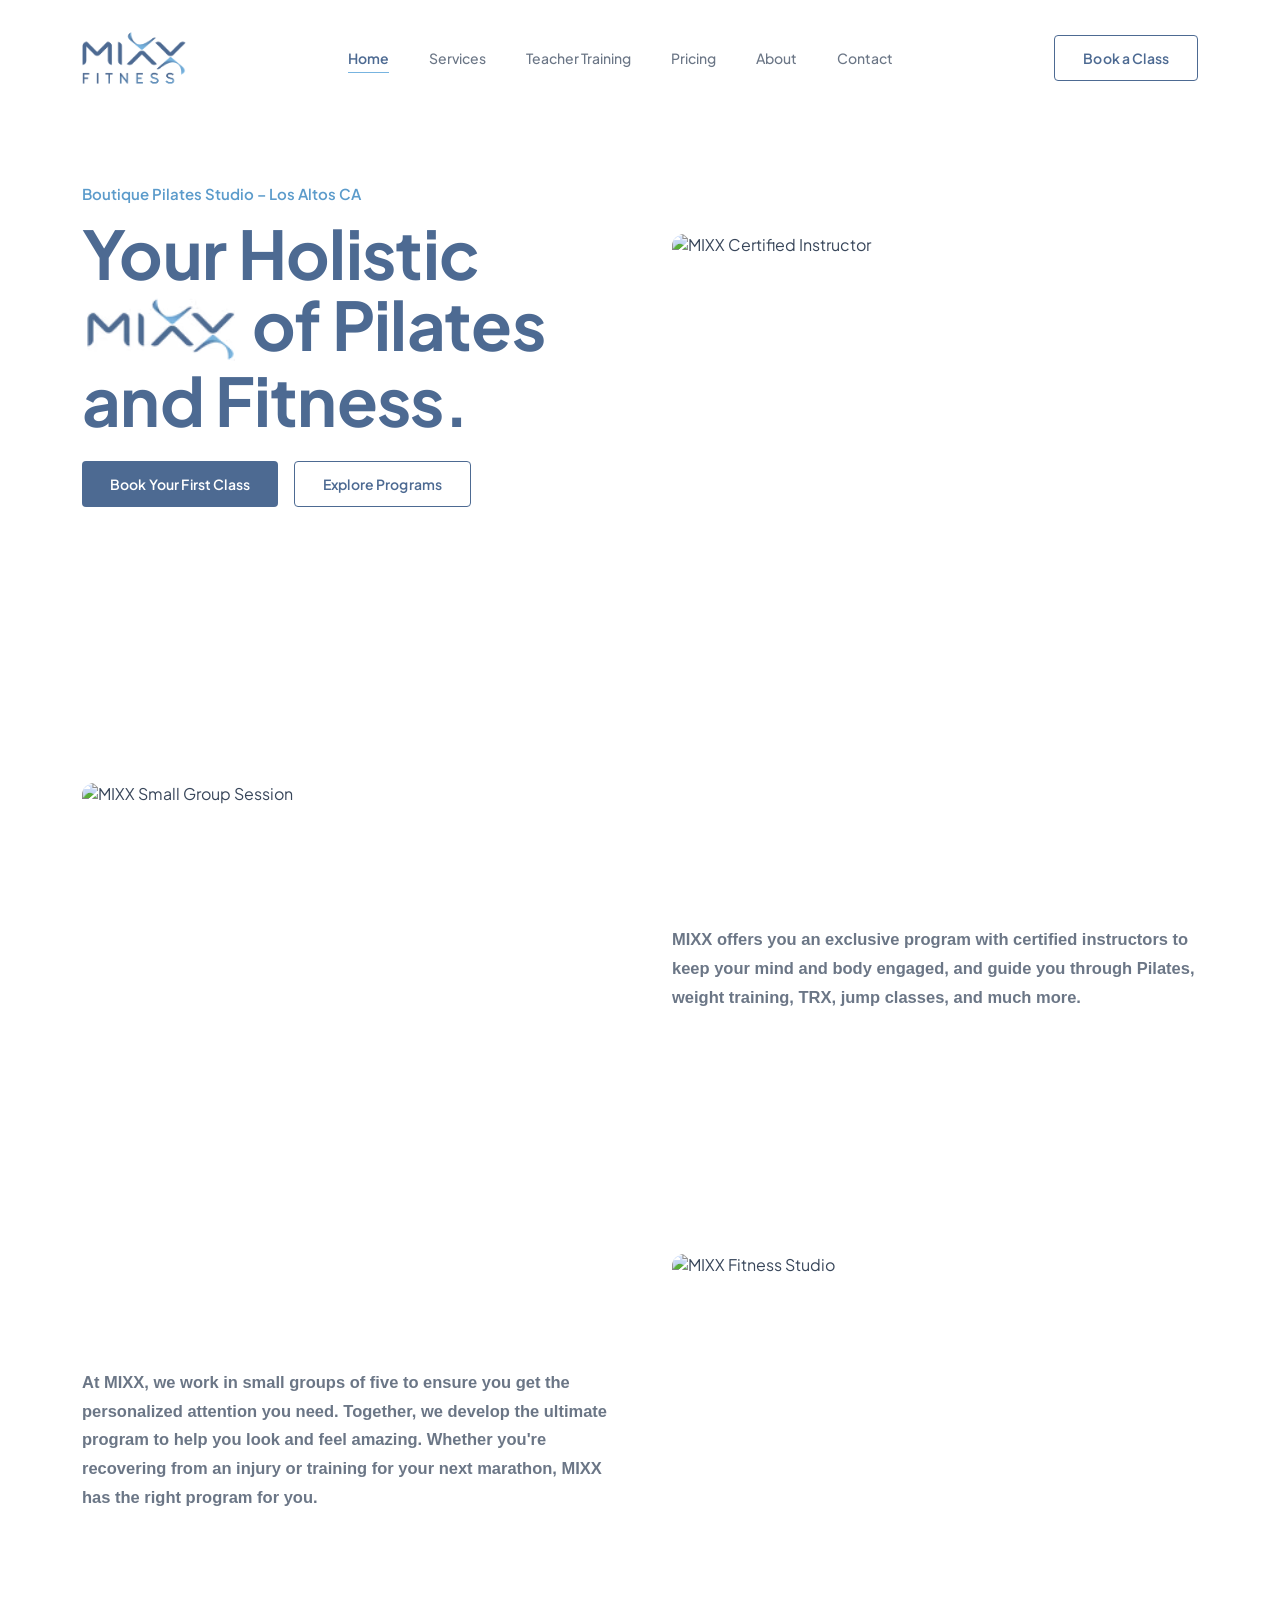
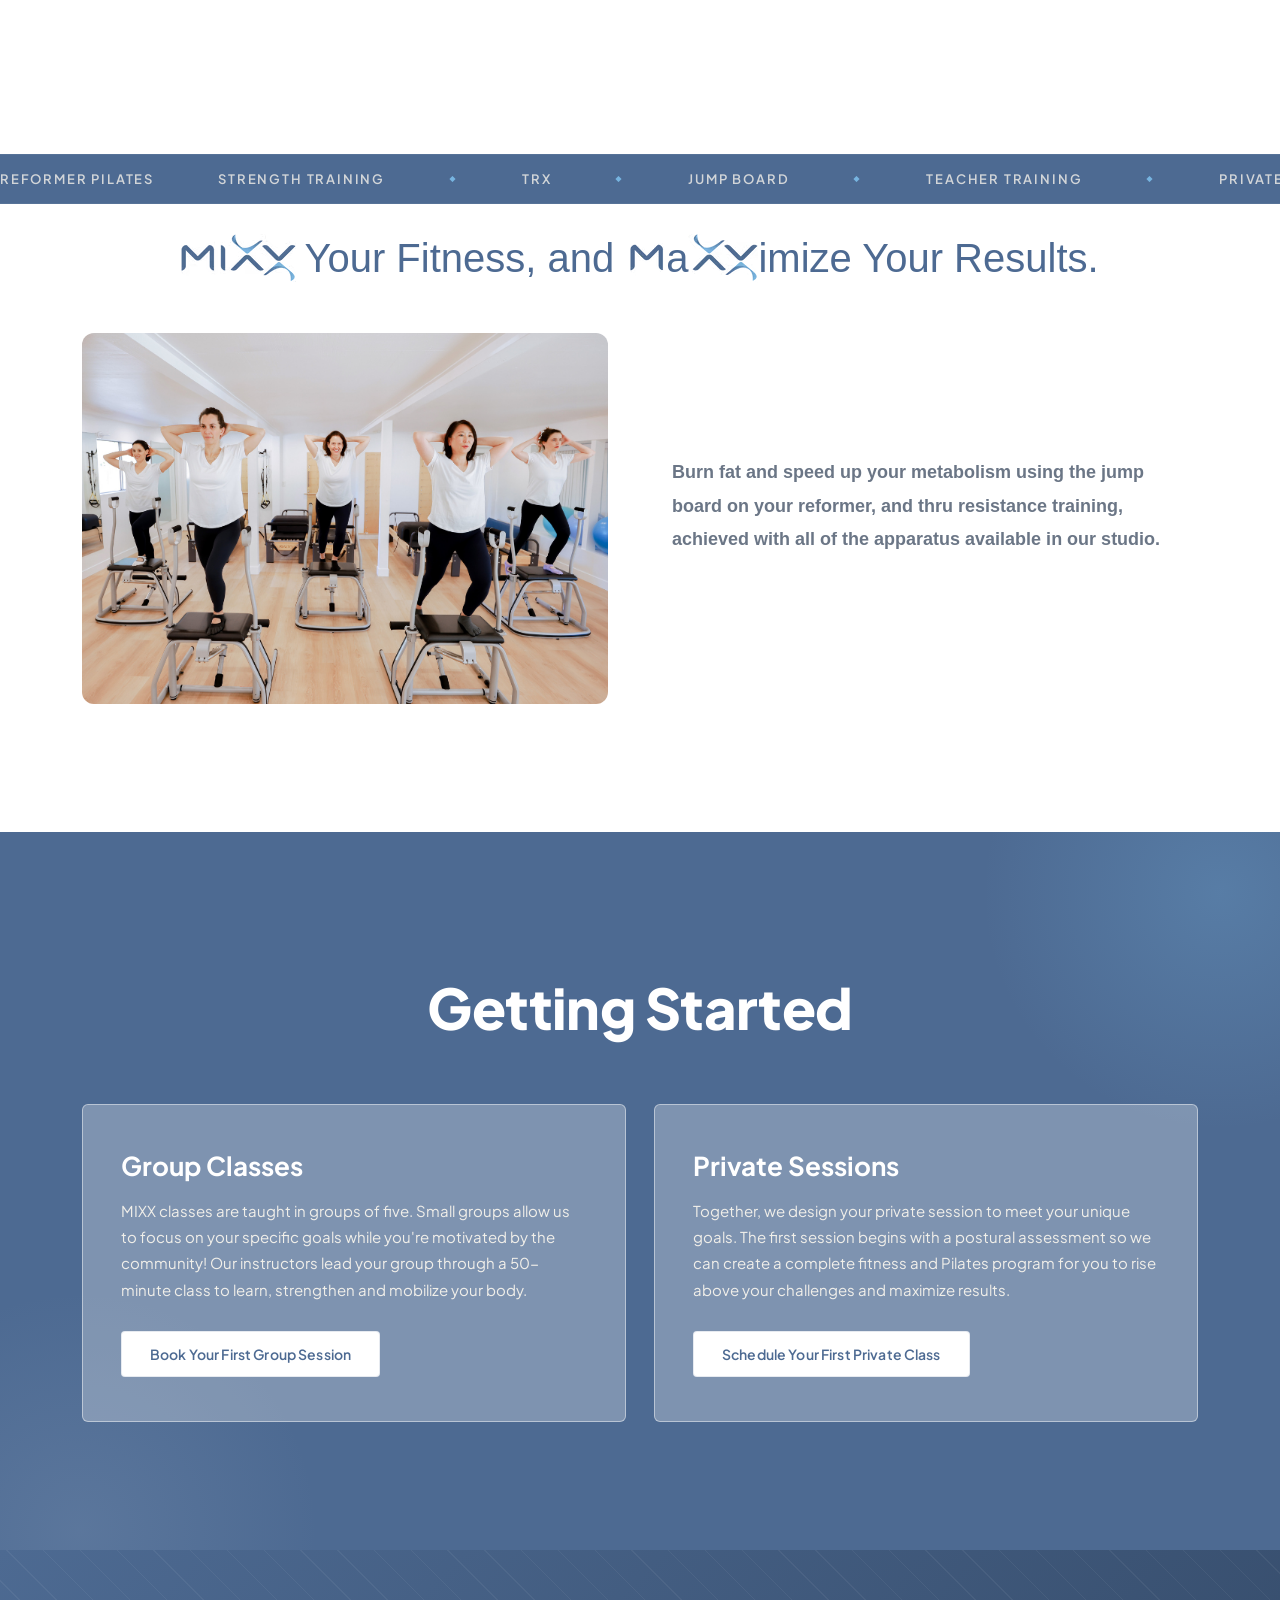
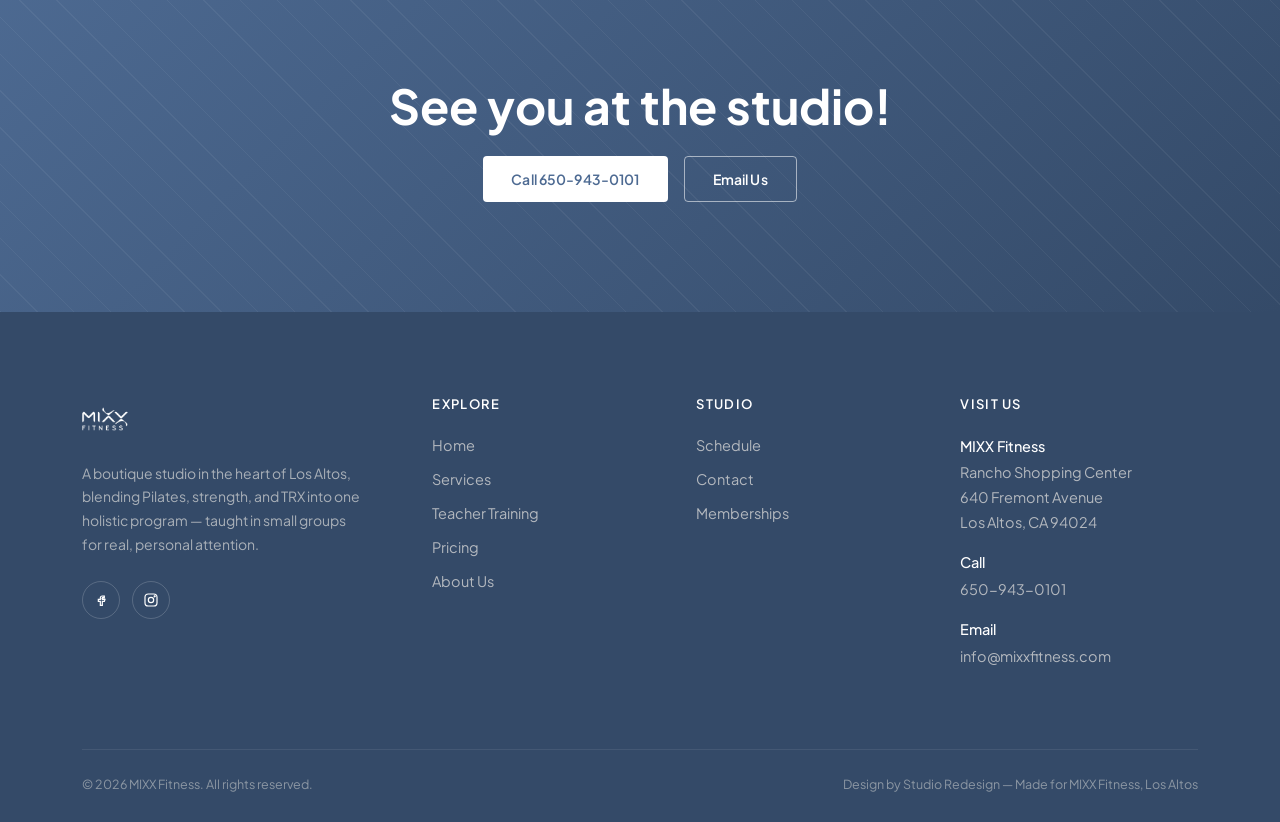
==== index.html @ 236ae7f0 "first commit" ====
﻿<!DOCTYPE html>
<html lang="en">
<head>
<meta charset="UTF-8">
<meta name="viewport" content="width=device-width, initial-scale=1.0">
<title>MIXX Fitness — Pilates & Personal Training, Los Altos</title>

<!-- Fonts -->
<link rel="preconnect" href="https://fonts.googleapis.com">
<link rel="preconnect" href="https://fonts.gstatic.com" crossorigin>
<link href="https://fonts.googleapis.com/css2?family=Pacifico&family=Plus+Jakarta+Sans:ital,wght@0,400;0,500;0,600;0,700;0,800;1,400;1,500&display=swap" rel="stylesheet">

<!-- Shared stylesheet (edit assets/css/styles.css to change the whole site) -->
<link rel="stylesheet" href="assets/css/styles.css">
</head>
<body>

<!-- =====================================================================
     HEADER / NAVIGATION
     This same header block is repeated on every page. The "active" class
     marks which nav link is highlighted — move it to match the current page.
     ===================================================================== -->
<header id="siteHeader">
  <div class="wrap nav-inner">

    <!-- LOGO: replace assets/images/logo.png with your own file if needed.
         Current logo is 1001x1001px (square). Displayed at 52px tall in header. -->
    <a href="index.html" class="logo">
      <img src="assets/images/logo.png" alt="MIXX Fitness logo" width="52" height="52">
    </a>

    <nav class="primary-nav" id="primaryNav">
      <a href="index.html" class="active">Home</a>
      <a href="services.html">Services</a>
      <a href="teacher-training.html">Teacher Training</a>
      <a href="pricing.html">Pricing</a>
      <a href="about.html">About</a>
      <a href="contact.html">Contact</a>
    </nav>

    <div class="header-cta">
      <a href="contact.html" class="btn btn-outline">Book a Class</a>
      <button class="menu-toggle" id="menuToggle" aria-label="Toggle menu">
        <span></span><span></span><span></span>
      </button>
    </div>

  </div>
</header>

<main id="top">

  <!-- =====================================================================
       HERO
       ===================================================================== -->
  <section class="hero" id="home">
    <div class="wrap hero-grid">
      <div class="hero-copy">
        <p class="plain-label reveal">Boutique Pilates Studio – Los Altos CA</p>
        <h1 class="reveal">Your Holistic <span class="mixx-word"><img src="assets/images/mixx-logo-inline.png" alt="MIXX" class="hero-mixx-logo"></span> of Pilates and Fitness.</h1>
        <div class="hero-actions reveal">
          <a href="contact.html" class="btn btn-primary">Book Your First Class</a>
          <a href="services.html" class="btn btn-outline">Explore Programs</a>
        </div>
      </div>

      <!-- IMAGE: Hero studio photo. Recommended size 1100x734px, min 900px wide. -->
      <div class="hero-visual reveal" style="height:auto; aspect-ratio:160/113;">
        <img src="assets/images/PROGRAM_IMAGE_1.png" alt="MIXX Certified Instructor" style="width:100%; height:100%; object-fit:cover; border-radius:12px;">
        
        <div class="hero-dotcard">
          <div class="dotgroup">
            <div class="d on"></div><div class="d on"></div><div class="d on"></div><div class="d"></div><div class="d"></div>
          </div>
          
        </div>
      </div>
    </div>
  </section>

  <!-- =====================================================================
       PROGRAM INTRO — two image+text blocks, sides interchanged
       Content sourced directly from client doc.
       ===================================================================== -->
  <section class="method section-pad">
    <div class="wrap">

      <div class="method-row reveal">
        <!-- IMAGE: Studio / instructor photo. Recommended size 700x600px -->
        <div class="method-visual" style="height:auto; aspect-ratio:160/113;">
          <img src="assets/images/PROGRAM_IMAGE_2.png" alt="MIXX Small Group Session" style="width:100%; height:100%; object-fit:cover; border-radius:12px;">
        </div>
        <div class="method-text">
          <p class="method-body-text">MIXX offers you an exclusive program with certified instructors to keep your mind and body engaged, and guide you through Pilates, weight training, TRX, jump classes, and much more.</p>
        </div>
      </div>

      <div class="method-row reverse reveal">
        <!-- IMAGE: Small group class photo. Recommended size 700x600px -->
        <div class="method-visual" style="height:auto; aspect-ratio:160/113;">
          <img src="assets/images/StudioClassPhoto.png" alt="MIXX Fitness Studio" style="width:100%; height:100%; object-fit:cover; border-radius:12px;">
        </div>
        <div class="method-text">
          <p class="method-body-text">At MIXX, we work in small groups of five to ensure you get the personalized attention you need. Together, we develop the ultimate program to help you look and feel amazing. Whether you're recovering from an injury or training for your next marathon, MIXX has the right program for you.</p>
        </div>
      </div>

    </div>
  </section>

  <!-- =====================================================================
       MARQUEE STRIP
       ===================================================================== -->
  <div class="strip">
    <div class="strip-track">
      <span>Reformer Pilates<span>Strength Training</span><span>TRX</span><span>Jump Board</span><span>Teacher Training</span><span>Private Sessions</span><span>Reformer Pilates</span><span>Strength Training</span><span>TRX</span><span>Jump Board</span><span>Teacher Training</span><span>Private Sessions</span></span>
    </div>
  </div>

  <!-- =====================================================================
       MAXXIMIZE YOUR RESULTS
       Content sourced directly from client doc.
       ===================================================================== -->
  <div class="art-band reveal">
    <div class="art-band-content">
      <h3 class="maxximize-line">
        <span class="maxximize-inline-wrap">
          <img src="assets/images/mixx-logo-inline.png" alt="MIXX" class="maxximize-mixx-logo"><span class="maxximize-text"> Your Fitness, and </span><span class="maxximize-maxx-word"><img src="assets/images/m-mark-inline.png" alt="M" class="maxximize-m-mark"><span class="maxximize-text">a</span><img src="assets/images/xx-mark-inline.png" alt="XX" class="maxximize-xx-mark"><span class="maxximize-text">imize Your Results.</span></span>
        </span>
      </h3>
    </div>
  </div>

  <section class="intro section-pad">
    <div class="wrap intro-grid">
      <div class="col-left reveal">
        <!-- IMAGE: Studio / class action photo. Recommended size 700x600px -->
        <div class="method-visual" style="height:auto; aspect-ratio:160/113;">
          <img src="assets/images/PROGRAM_IMAGE_3.png" alt="MIXX TRX Strength Training" style="width:100%; height:100%; object-fit:cover; border-radius:12px;">
        </div>
      </div>
      <div class="intro-body reveal">
        <p class="method-body-text">Burn fat and speed up your metabolism using the jump board on your reformer, and thru resistance training, achieved with all of the apparatus available in our studio.</p>
      </div>
    </div>
  </section>

  <!-- =====================================================================
       GETTING STARTED
       Content sourced directly from client doc.
       ===================================================================== -->
  <section class="start section-pad">
    <div class="wrap">
      <div class="section-head center reveal" style="margin:0 auto 64px;">
        <h2 class="getting-started-title">Getting Started</h2>
      </div>
      <div class="start-grid">
        <div class="start-card reveal">
          <h3>Group Classes</h3>
          <p>MIXX classes are taught in groups of five. Small groups allow us to focus on your specific goals while you're motivated by the community! Our instructors lead your group through a 50-minute class to learn, strengthen and mobilize your body.</p>
          <a href="contact.html" class="btn btn-clay">Book Your First Group Session</a>
        </div>
        <div class="start-card reveal">
          <h3>Private Sessions</h3>
          <p>Together, we design your private session to meet your unique goals. The first session begins with a postural assessment so we can create a complete fitness and Pilates program for you to rise above your challenges and maximize results.</p>
          <a href="contact.html" class="btn btn-clay">Schedule Your First Private Class</a>
        </div>
      </div>
    </div>
  </section>

  <!-- =====================================================================
       FINAL CTA
       (Minimal closing strip — not in client doc, kept brief so it doesn't
       introduce new invented marketing copy.)
       ===================================================================== -->
  <section class="final-cta">
    <div class="wrap final-cta-inner reveal">
      <h2>See you at the studio!</h2>
      <div class="actions">
        <a href="tel:6509430101" class="btn btn-white">Call 650-943-0101</a>
        <a href="contact.html" class="btn btn-ghost-light">Email Us</a>
      </div>
    </div>
  </section>

</main>

<!-- =====================================================================
     FOOTER
     This same footer block is repeated on every page.
     ===================================================================== -->
<footer id="about">
  <div class="wrap">
    <div class="footer-grid">
      <div class="footer-brand reveal">
        <a href="index.html" class="logo">
          <img src="assets/images/logo.png" alt="MIXX Fitness logo" width="46" height="46">
        </a>
        <p>A boutique studio in the heart of Los Altos, blending Pilates, strength, and TRX into one holistic program — taught in small groups for real, personal attention.</p>
        <div class="footer-socials">
          <a href="#" aria-label="Facebook"><svg viewBox="0 0 24 24" stroke-width="1.8"><path d="M14 9h3V6h-3c-1.7 0-3 1.3-3 3v2H8v3h3v6h3v-6h3l1-3h-4V9c0-.6.4-1 1-1z"/></svg></a>
          <a href="#" aria-label="Instagram"><svg viewBox="0 0 24 24" stroke-width="1.8"><rect x="3" y="3" width="18" height="18" rx="5"/><circle cx="12" cy="12" r="4"/><circle cx="17.5" cy="6.5" r="0.8" fill="white"/></svg></a>
        </div>
      </div>
      <div class="footer-col reveal">
        <h4>Explore</h4>
        <ul>
          <li><a href="index.html">Home</a></li>
          <li><a href="services.html">Services</a></li>
          <li><a href="teacher-training.html">Teacher Training</a></li>
          <li><a href="pricing.html">Pricing</a></li>
          <li><a href="about.html">About Us</a></li>
        </ul>
      </div>
      <div class="footer-col reveal">
        <h4>Studio</h4>
        <ul>
          <li><a href="schedule.html">Schedule</a></li>
          <li><a href="contact.html">Contact</a></li>
          <li><a href="pricing.html">Memberships</a></li>
        </ul>
      </div>
      <div class="footer-col reveal">
        <h4>Visit Us</h4>
        <div class="contact-line"><strong>MIXX Fitness</strong>Rancho Shopping Center<br>640 Fremont Avenue<br>Los Altos, CA 94024</div>
        <div class="contact-line"><strong>Call</strong>650-943-0101</div>
        <div class="contact-line"><strong>Email</strong>info@mixxfitness.com</div>
      </div>
    </div>
    <div class="footer-bottom">
      <span>© 2026 MIXX Fitness. All rights reserved.</span>
      <span>Design by Studio Redesign — Made for MIXX Fitness, Los Altos</span>
    </div>
  </div>
</footer>

<button class="top-btn" id="topBtn" aria-label="Back to top">
  <svg viewBox="0 0 24 24" fill="none" stroke-width="2" stroke-linecap="round" stroke-linejoin="round"><path d="M12 19V5M5 12l7-7 7 7"/></svg>
</button>

<!-- Shared script (edit assets/js/script.js to change behavior site-wide) -->
<script src="assets/js/script.js"></script>
</body>
</html>
---- assets/css/styles.css ----
/* =====================================================================
   MIXX FITNESS — SHARED STYLESHEET
   Used by every page. Edit here once, it updates the whole site.
   ===================================================================== */

:root{
  --navy: #4D6A92;
  --navy-deep: #344A68;
  --sand: #F4F6F9;
  --sand-soft: #FFFFFF;
  --clay: #77B4E0;
  --clay-dark: #5B9BCB;
  --sage: #93A8C4;
  --sage-deep: #6E84A4;
  --ink: #38465A;
  --ink-soft: #6B7686;
  --line: rgba(77,106,146,0.14);
  --white: #FFFFFF;

  --font-display: 'Plus Jakarta Sans', sans-serif;
  --font-body: 'Plus Jakarta Sans', sans-serif;
  --font-cursive: 'Pacifico', cursive;

  --container: 1180px;
  --radius: 4px;
}

*{ margin:0; padding:0; box-sizing:border-box; }
html{ scroll-behavior:smooth; }
body{
  font-family: var(--font-body);
  color: var(--ink);
  background: var(--sand-soft);
  -webkit-font-smoothing: antialiased;
  overflow-x:hidden;
}
img{ max-width:100%; display:block; }
a{ color:inherit; text-decoration:none; }
ul{ list-style:none; }
button{ font-family:inherit; cursor:pointer; border:none; background:none; }

.wrap{
  max-width: var(--container);
  margin: 0 auto;
  padding: 0 32px;
}

/* =====================================================================
   IMAGE PLACEHOLDER SYSTEM
   Every spot in this site where a real photo/image should go uses this
   placeholder so it's obvious in the browser AND in the file.
   TO REPLACE: delete the .img-placeholder <div> and put your own
   <img src="assets/images/your-file.jpg" alt="..."> in its place,
   using the same dimensions noted in the label.
   ===================================================================== */
.img-placeholder{
  width:100%;
  height:100%;
  background:
    repeating-linear-gradient(45deg, rgba(77,106,146,0.08) 0px, rgba(77,106,146,0.08) 12px, transparent 12px, transparent 24px),
    #E7ECF2;
  border: 2px dashed var(--sage);
  border-radius: 4px;
  display:flex;
  flex-direction:column;
  align-items:center;
  justify-content:center;
  text-align:center;
  color: var(--navy);
  gap:6px;
  padding: 16px;
  min-height: 100px;
}
.img-placeholder .ph-icon{
  width:34px; height:34px;
  opacity:0.55;
}
.img-placeholder .ph-label{
  font-size:13px;
  font-weight:700;
  letter-spacing:0.02em;
}
.img-placeholder .ph-dims{
  font-size:11.5px;
  font-family: monospace;
  color: var(--ink-soft);
  background: rgba(255,255,255,0.7);
  padding: 2px 8px;
  border-radius: 100px;
}

/* =====================================================================
   MOTION
   ===================================================================== */
@media (prefers-reduced-motion: no-preference){
  .reveal{
    opacity:0;
    transform: translateY(28px);
    transition: opacity .8s cubic-bezier(.2,.7,.2,1), transform .8s cubic-bezier(.2,.7,.2,1);
  }
  .reveal.in{
    opacity:1;
    transform: translateY(0);
  }
  .reveal-stagger > *{ transition-delay: calc(var(--i, 0) * 90ms); }
}
@media (prefers-reduced-motion: reduce){
  .reveal{ opacity:1; transform:none; }
}

/* =====================================================================
   EYEBROW LABELS
   ===================================================================== */
.eyebrow{
  font-family: var(--font-body);
  font-size: 12.5px;
  font-weight: 600;
  letter-spacing: 0.16em;
  text-transform: uppercase;
  color: var(--clay-dark);
  display:flex;
  align-items:center;
  gap:10px;
}
.eyebrow::before{
  content:'';
  width:18px; height:1px;
  background: var(--clay-dark);
  display:inline-block;
}

/* =====================================================================
   PLAIN LABEL
   Simple styled text label (not the small-caps "eyebrow" tag style).
   Used where a plain, readable line is wanted above a headline.
   ===================================================================== */
.plain-label{
  font-family: var(--font-body);
  font-size: 15px;
  font-weight: 600;
  color: var(--clay-dark);
  margin-bottom: 14px;
}

/* =====================================================================
   HEADER / NAVIGATION
   ===================================================================== */
header{
  position: fixed;
  top:0; left:0; right:0;
  z-index: 1000;
  background: rgba(255,255,255,0.88);
  backdrop-filter: blur(14px) saturate(140%);
  -webkit-backdrop-filter: blur(14px) saturate(140%);
  border-bottom: 1px solid transparent;
  transition: border-color .3s ease, background .3s ease;
}
header.scrolled{
  border-bottom: 1px solid var(--line);
}
.nav-inner{
  display:flex;
  align-items:center;
  justify-content:space-between;
  height: 116px;
}

/* Logo lockup: image + wordmark fallback text removed; image only */
.logo{
  display:flex;
  align-items:center;
  gap:10px;
}
.logo img{
  height: 78px;
  width: auto;
  display:block;
}
header .logo img{ height: 104px; }

nav.primary-nav{
  display:flex;
  align-items:center;
  gap:40px;
}
nav.primary-nav a{
  font-size: 14px;
  font-weight:500;
  color: var(--ink-soft);
  position:relative;
  padding: 6px 0;
  transition: color .25s ease;
}
nav.primary-nav a:hover{ color: var(--navy); }
nav.primary-nav a.active{ color: var(--navy); font-weight:600; }
nav.primary-nav a::after{
  content:'';
  position:absolute;
  left:0; bottom:0;
  height:1.5px; width:0%;
  background: var(--clay);
  transition: width .3s ease;
}
nav.primary-nav a:hover::after{ width:100%; }
nav.primary-nav a.active::after{ width:100%; }

.header-cta{
  display:flex;
  align-items:center;
  gap:28px;
}
.btn{
  display:inline-flex;
  align-items:center;
  justify-content:center;
  gap:8px;
  padding: 13px 28px;
  border-radius: var(--radius);
  font-size: 14px;
  font-weight:600;
  letter-spacing:0.01em;
  transition: transform .25s ease, box-shadow .25s ease, background .25s ease, color .25s ease;
  white-space:nowrap;
}
.btn-primary{
  background: var(--navy);
  color: var(--sand-soft);
}
.btn-primary:hover{
  background: var(--clay-dark);
  transform: translateY(-2px);
  box-shadow: 0 10px 24px rgba(91,155,203,0.32);
}
.btn-outline{
  border: 1.4px solid var(--navy);
  color: var(--navy);
  background: transparent;
}
.btn-outline:hover{
  background: var(--navy);
  color: var(--sand-soft);
  transform: translateY(-2px);
}
.btn-clay{
  background: #fff;
  color: var(--navy);
  border: 1.4px solid var(--line);
}
.btn-clay:hover{
  background: var(--clay);
  color: #fff;
  border-color: var(--clay);
  transform: translateY(-2px);
  box-shadow: 0 12px 26px rgba(77,106,146,0.32);
}
.btn-ghost-light{
  border: 1.4px solid rgba(255,255,255,0.55);
  color: var(--white);
}
.btn-ghost-light:hover{
  background: rgba(255,255,255,0.12);
  border-color: var(--white);
}
.btn-white{
  background:#fff;
  color: var(--navy);
}
.btn-white:hover{
  background: var(--clay);
  color:#fff;
  transform: translateY(-2px);
}

.menu-toggle{
  display:none;
  flex-direction:column;
  gap:5px;
  width:26px;
  z-index:1001;
}
.menu-toggle span{
  height:2px; width:100%;
  background: var(--navy);
  transition: transform .3s ease, opacity .3s ease;
}

/* =====================================================================
   PAGE HERO (used on inner pages: services, pricing, about, contact, etc)
   ===================================================================== */
.page-hero{
  padding: 184px 0 80px;
  background: linear-gradient(180deg, #EEF2F7 0%, var(--sand-soft) 100%);
}
.page-hero .eyebrow{ justify-content:flex-start; margin-bottom:18px; }
.page-hero h1{
  font-family: var(--font-display);
  font-weight:700;
  font-size: clamp(36px, 4.6vw, 58px);
  line-height:1.08;
  color: var(--navy);
  letter-spacing:-0.01em;
  max-width:760px;
}
.page-hero p.lede{
  font-size:18px;
  line-height:1.65;
  color: var(--ink-soft);
  max-width:600px;
  margin-top:20px;
}
.breadcrumb{
  display:flex;
  align-items:center;
  gap:8px;
  font-size:13px;
  color: var(--ink-soft);
  margin-bottom:20px;
}
.breadcrumb a{ color: var(--navy); font-weight:600; }
.breadcrumb span{ color: var(--sage); }

/* =====================================================================
   HERO (homepage)
   ===================================================================== */
.hero{
  position:relative;
  padding: 184px 0 0;
  background: var(--sand-soft);
  overflow:hidden;
}
.hero-grid{
  display:grid;
  grid-template-columns: 1fr 1fr;
  gap: 64px;
  align-items:center;
}
.hero-copy{
  padding-bottom: 96px;
  position:relative;
  z-index:2;
}
.hero-copy h1{
  font-family: var(--font-display);
  font-weight:700;
  font-size: clamp(40px, 5.4vw, 67px);
  line-height: 1.06;
  color: var(--navy);
  margin: 6px 0 26px;
  letter-spacing: -0.01em;
}
.mixx-word{
  white-space: nowrap;
  display:inline-block;
}
/* Full MIXX logo inline inside hero h1 */
.hero-mixx-logo {
  display: inline-block;
  height: 0.92em;
  width: auto;
  vertical-align: middle;
  transform: translateY(-0.05em);
  margin: 0 0.08em;
}
.hero-xx-mark{
  display:inline-block;
  height: 0.78em;
  width: auto;
  vertical-align: middle;
  transform: translateY(-0.08em);
  margin-left: 0.04em;
}
.mixx-word.dark-bg .hero-xx-mark{
  filter: drop-shadow(0 0 0 rgba(255,255,255,1)) drop-shadow(0 0 5px rgba(255,255,255,0.85)) drop-shadow(0 0 1px rgba(255,255,255,1));
}
.hero-copy p.lede{
  font-size: 18px;
  line-height: 1.65;
  color: var(--ink-soft);
  max-width: 470px;
  margin-bottom: 38px;
}
.hero-actions{
  display:flex;
  gap:16px;
  flex-wrap:wrap;
  margin-bottom: 52px;
}
.hero-meta{
  display:flex;
  gap: 38px;
  flex-wrap:wrap;
}
.hero-meta .stat{
  display:flex;
  flex-direction:column;
}
.hero-meta .stat .n{
  font-family: var(--font-display);
  font-size: 30px;
  color: var(--navy);
  font-weight:700;
}
.hero-meta .stat .l{
  font-size: 12.5px;
  color: var(--ink-soft);
  letter-spacing:0.02em;
  margin-top:2px;
}

.hero-visual{
  position:relative;
  height: 620px;
  border-radius: 6px;
  overflow:hidden;
}
.hero-dotcard{
  position:absolute;
  left: 28px;
  bottom: 28px;
  background: rgba(255,255,255,0.94);
  backdrop-filter: blur(10px);
  border-radius: 4px;
  padding: 20px 22px;
  display:flex;
  align-items:center;
  gap:16px;
  box-shadow: 0 24px 48px rgba(52,74,104,0.3);
  z-index:3;
}
.dotgroup{ display:flex; gap:6px; }
.dotgroup .d{ width:9px; height:9px; border-radius:50%; background: var(--line); }
.dotgroup .d.on{ background: var(--clay); }
.hero-dotcard .txt{ font-size:13px; line-height:1.4; color: var(--navy); font-weight:600; max-width:150px;}
.hero-dotcard .txt span{ display:block; font-weight:400; color: var(--ink-soft); font-size:12px; margin-top:2px; }

.hero-tag-floating{
  position:absolute;
  top: 38px;
  right: -18px;
  background: var(--navy);
  color:#fff;
  font-family: var(--font-cursive);
  font-style:normal;
  font-size: 19px;
  padding: 14px 26px;
  border-radius: 100px 4px 100px 100px;
  box-shadow: 0 18px 30px rgba(77,106,146,0.35);
  transform: rotate(4deg);
  z-index:3;
}

/* ===== marquee strip ===== */
.strip{
  background: var(--navy);
  color: rgba(247,243,236,0.78);
  overflow:hidden;
  padding: 16px 0;
  border-top: 1px solid rgba(255,255,255,0.06);
  border-bottom: 1px solid rgba(255,255,255,0.06);
}
.strip-track{
  display:flex;
  gap: 64px;
  white-space:nowrap;
  animation: scroll-strip 32s linear infinite;
  width:max-content;
}
.strip-track span{
  font-size: 13px;
  letter-spacing: 0.14em;
  text-transform:uppercase;
  font-weight:600;
  display:flex;
  align-items:center;
  gap:64px;
}
.strip-track span::after{
  content:'◆';
  color: var(--clay);
  font-size:8px;
}
@keyframes scroll-strip{
  from{ transform: translateX(0); }
  to{ transform: translateX(-50%); }
}

/* =====================================================================
   SECTION BASE
   ===================================================================== */
section{ position:relative; }
.section-pad{ padding: 128px 0; }
.section-head{
  max-width: 640px;
  margin-bottom: 64px;
}
.section-head.center{ margin-left:auto; margin-right:auto; text-align:center; }
.section-head h2{
  font-family: var(--font-display);
  font-weight:700;
  font-size: clamp(32px, 3.6vw, 46px);
  line-height:1.14;
  color: var(--navy);
  margin-top: 16px;
  letter-spacing:-0.01em;
}
.section-head p{
  font-size: 17px;
  line-height:1.7;
  color: var(--ink-soft);
  margin-top: 18px;
}

/* =====================================================================
   INTRO / PHILOSOPHY (homepage)
   ===================================================================== */
.intro.section-pad{ background: var(--sand-soft); padding-top: 30px !important; }
.intro-grid{
  display:grid;
  grid-template-columns: 1fr 1fr;
  gap: 64px;
  align-items:center;
}
.intro-grid .col-left{ position:static; }
.intro-body p{
  font-size: 18px;
  line-height: 1.85;
  color: var(--ink-soft);
  margin-bottom: 24px;
}
.intro-body p strong{ color: var(--navy); font-weight:600; }
.intro-divider{
  margin: 36px 0;
  width:64px;
  height:2px;
  background: var(--clay);
}
.session-motif{
  display:flex;
  align-items:center;
  gap:14px;
  margin-top:28px;
}
.session-motif .dotgroup .d{ width:11px; height:11px; }
.session-motif p{
  font-size:13.5px;
  color: var(--sage-deep);
  font-weight:600;
  letter-spacing:0.02em;
  margin:0;
}

/* =====================================================================
   PROGRAMS / SERVICE CARDS
   ===================================================================== */
.programs{ background: var(--sand); }
.program-grid{
  display:grid;
  grid-template-columns: repeat(3, 1fr);
  gap: 28px;
}
.program-card{
  background: var(--white);
  border-radius: 6px;
  padding: 40px 34px 38px;
  border: 1px solid var(--line);
  transition: transform .35s cubic-bezier(.2,.7,.2,1), box-shadow .35s ease, border-color .35s ease;
  position:relative;
  overflow:hidden;
}
.program-card::before{
  content:'';
  position:absolute;
  top:0; left:0;
  width:100%; height:3px;
  background: linear-gradient(90deg, var(--clay), var(--sage));
  transform: scaleX(0);
  transform-origin:left;
  transition: transform .4s ease;
}
.program-card:hover{
  transform: translateY(-8px);
  box-shadow: 0 30px 60px rgba(52,74,104,0.12);
  border-color: transparent;
}
.program-card:hover::before{ transform: scaleX(1); }
.program-icon{
  width: 52px; height:52px;
  border-radius: 50%;
  background: var(--sand);
  display:flex;
  align-items:center;
  justify-content:center;
  margin-bottom: 26px;
}
.program-icon svg{ width:24px; height:24px; stroke: var(--navy); }
.program-card h3{
  font-family: var(--font-display);
  font-size: 22px;
  font-weight:700;
  color: var(--navy);
  margin-bottom: 12px;
}
.program-card p{
  font-size: 15px;
  line-height:1.7;
  color: var(--ink-soft);
}
.program-card .tag{
  display:inline-block;
  margin-top:18px;
  font-size: 11.5px;
  font-weight:700;
  letter-spacing:0.08em;
  text-transform:uppercase;
  color: var(--clay-dark);
}
.program-card a.card-link{
  display:inline-flex;
  align-items:center;
  gap:6px;
  margin-top:20px;
  font-size:13.5px;
  font-weight:600;
  color: var(--navy);
}
.program-card a.card-link svg{ width:14px; height:14px; stroke:var(--navy); transition: transform .25s ease; }
.program-card a.card-link:hover svg{ transform: translateX(3px); }

/* =====================================================================
   ART BAND
   ===================================================================== */
.art-band{
  padding: 30px 0 20px;
  position: relative;
  overflow: hidden;
  background: #ffffff;
}
.art-band-content{
  position: relative;
  display: flex;
  align-items: center;
  justify-content: center;
  text-align: center;
  padding: 0 24px;
}
.art-band-content .eyebrow{ color: var(--clay); justify-content:center; }
.art-band-content .eyebrow::before{ display:none; }
.maxximize-line{
  margin: 0;
  padding: 0;
  line-height: 1.2;
  display: inline-flex;
  align-items: center;
  flex-wrap: nowrap;
  gap: 0;
  white-space: nowrap;
}
.maxximize-inline-wrap{
  display: inline-flex;
  align-items: center;
  flex-wrap: nowrap;
  justify-content: center;
  gap: 0;
  white-space: nowrap;
}
.maxximize-text{
  color: var(--navy);
  font-family: -apple-system, 'SF Pro Display', 'Helvetica Neue', sans-serif;
  font-weight: 400;
  font-size: 40px;
  line-height: 1.2;
  white-space: nowrap;
}
.maxximize-maxx-word{
  display: inline-flex;
  align-items: center;
  white-space: nowrap;
}
.maxximize-mixx-logo{
  height: 48px;
  width: 115px;
  display: inline-block;
  vertical-align: middle;
  object-fit: contain;
  margin-right: 8px;
}
.maxximize-m-mark{
  height: 48px;
  width: 36px;
  display: inline-block;
  vertical-align: middle;
  object-fit: contain;
  margin-left: 16px;
}
.maxximize-xx-mark{
  height: 49px;
  width: 70px;
  display: inline-block;
  vertical-align: middle;
  object-fit: contain;
}

/* =====================================================================
   METHOD (homepage + about)
   ===================================================================== */
.method{ background: var(--sand-soft); }
.method-row{
  display:grid;
  grid-template-columns: 1fr 1fr;
  gap: 64px;
  align-items:center;
  margin-bottom: 100px;
}
.method-row:last-child{ margin-bottom:0; }
.method-row.reverse .method-visual{ order:2; }
.method-row.reverse .method-text{ order:1; }
.method-visual{
  position:relative;
  height: 360px;
  border-radius: 6px;
  overflow:hidden;
}
.method-visual .num{
  position:absolute;
  bottom:24px; right:24px;
  font-family: var(--font-cursive);
  font-style:normal;
  font-size:52px;
  color: rgba(255,255,255,0.6);
  line-height:1;
  z-index:2;
  pointer-events:none;
}
.method-text .eyebrow{ margin-bottom:16px; }
.method-text h3{
  font-family: var(--font-display);
  font-weight:700;
  font-size: clamp(26px, 2.8vw, 34px);
  color: var(--navy);
  line-height:1.2;
  margin-bottom:18px;
}
/* Points 4 & 5 — client-specified font/size/weight/color */
.method-body-text {
  font-family: -apple-system, 'SF Pro Display', 'Helvetica Neue', sans-serif;
  font-weight: 700;
  font-size: 44px;
  line-height: 1.6;
  color: #25318D;
  font-style: normal;
}

.method-text p{
  font-size:16.5px;
  line-height:1.75;
  color: var(--ink-soft);
}

/* =====================================================================
   GETTING STARTED (homepage)
   ===================================================================== */
.start{ background: var(--navy); color: var(--sand-soft); position:relative; overflow:hidden; }
.start::before{
  content:'';
  position:absolute;
  top:-180px; right:-180px;
  width:480px; height:480px;
  background: radial-gradient(circle, rgba(119,180,224,0.25), transparent 70%);
}
.start::after{
  content:'';
  position:absolute;
  bottom:-220px; left:-160px;
  width:480px; height:480px;
  background: radial-gradient(circle, rgba(147,168,196,0.2), transparent 70%);
}
.start .section-head h2{ color: var(--sand-soft); }
.start .section-head p{ color: rgba(247,243,236,0.72); }
.start .eyebrow{ color: var(--clay); }
.getting-started-title{
  font-weight:800 !important;
  font-size: clamp(38px, 4.4vw, 56px) !important;
  letter-spacing:-0.01em;
}
.start-grid{
  display:grid;
  grid-template-columns: 1fr 1fr;
  gap: 28px;
  position:relative;
  z-index:2;
}
.start-card{
  background: rgba(255,255,255,0.28);
  border: 1px solid rgba(255,255,255,0.45);
  border-radius: 6px;
  padding: 44px 38px;
  transition: transform .35s ease, background .35s ease, border-color .35s ease;
}
.start-card:hover{
  transform: translateY(-6px);
  background: rgba(255,255,255,0.38);
  border-color: rgba(255,255,255,0.6);
}
.start-card .step-no{
  font-family: var(--font-cursive);
  font-style:normal;
  font-size: 19px;
  color: var(--clay);
  margin-bottom: 18px;
  display:block;
}
.start-card h3{
  font-family: var(--font-display);
  font-weight:700;
  font-size: 26px;
  margin-bottom: 16px;
}
.start-card p{
  font-size: 15px;
  line-height:1.75;
  color: rgba(247,243,236,0.95);
  margin-bottom: 28px;
}
.start-card .feat-list{ margin-bottom:28px; }
.start-card .feat-list li{
  font-size:14px;
  color: rgba(247,243,236,0.82);
  display:flex;
  align-items:flex-start;
  gap:10px;
  margin-bottom:10px;
}
.start-card .feat-list li svg{ width:15px; height:15px; stroke:var(--clay); flex-shrink:0; margin-top:2px; }

/* =====================================================================
   GENERIC CONTENT BLOCKS (about page, etc.)
   ===================================================================== */
.content-block{ background: var(--sand-soft); }
.content-grid-2{
  display:grid;
  grid-template-columns: 1fr 1fr;
  gap:64px;
  align-items:center;
}
.content-grid-2 .text p{
  font-size:16.5px;
  line-height:1.8;
  color: var(--ink-soft);
  margin-bottom:18px;
}
.content-grid-2 .visual{
  height: 420px;
  border-radius:6px;
  overflow:hidden;
}

.team-grid{
  display:grid;
  grid-template-columns: repeat(3,1fr);
  gap:28px;
}
.team-card{
  text-align:center;
}
.team-card .photo{
  height: 280px;
  border-radius:6px;
  overflow:hidden;
  margin-bottom:20px;
}
.team-card h4{
  font-family: var(--font-display);
  font-size:19px;
  font-weight:700;
  color:var(--navy);
  margin-bottom:4px;
}
.team-card p{
  font-size:13.5px;
  color: var(--ink-soft);
}

/* =====================================================================
   STAT STRIP
   ===================================================================== */
.stat-strip{
  background: var(--sand);
  padding: 56px 0;
  border-top: 1px solid var(--line);
  border-bottom: 1px solid var(--line);
}
.stat-strip .wrap{
  display:grid;
  grid-template-columns: repeat(4,1fr);
  gap: 24px;
  text-align:center;
}
.stat-strip .n{
  font-family: var(--font-display);
  font-size: 38px;
  color: var(--navy);
  font-weight:700;
}
.stat-strip .l{
  font-size:13px;
  color: var(--ink-soft);
  margin-top:6px;
  letter-spacing:0.02em;
}

/* =====================================================================
   SCHEDULE TABLE (schedule page)
   ===================================================================== */
.schedule-table{
  width:100%;
  border-collapse: collapse;
  background: var(--white);
  border-radius: 6px;
  overflow:hidden;
  box-shadow: 0 4px 24px rgba(52,74,104,0.06);
}
.schedule-table th{
  background: var(--navy);
  color:#fff;
  font-size:13px;
  letter-spacing:0.04em;
  text-transform:uppercase;
  padding:16px 18px;
  text-align:left;
  font-weight:600;
}
.schedule-table td{
  padding:16px 18px;
  font-size:14.5px;
  border-bottom: 1px solid var(--line);
  color: var(--ink);
}
.schedule-table tr:last-child td{ border-bottom:none; }
.schedule-table tr:hover td{ background: var(--sand); }
.schedule-table .class-tag{
  display:inline-block;
  font-size:11px;
  font-weight:700;
  letter-spacing:0.04em;
  text-transform:uppercase;
  color: var(--clay-dark);
  background: rgba(119,180,224,0.12);
  padding:3px 10px;
  border-radius:100px;
}

/* =====================================================================
   CONTACT FORM (contact page)
   ===================================================================== */
.contact-grid{
  display:grid;
  grid-template-columns: 1fr 1fr;
  gap: 64px;
}
.contact-form{
  background: var(--white);
  border: 1px solid var(--line);
  border-radius: 6px;
  padding: 44px;
}
.form-row{ margin-bottom: 22px; }
.form-row label{
  display:block;
  font-size:13px;
  font-weight:600;
  color: var(--navy);
  margin-bottom:8px;
  letter-spacing:0.01em;
}
.form-row input,
.form-row textarea,
.form-row select{
  width:100%;
  padding: 13px 16px;
  border: 1.4px solid var(--line);
  border-radius: 4px;
  font-family: var(--font-body);
  font-size: 14.5px;
  color: var(--ink);
  background: var(--sand-soft);
  transition: border-color .25s ease, box-shadow .25s ease;
}
.form-row input:focus,
.form-row textarea:focus,
.form-row select:focus{
  outline:none;
  border-color: var(--clay);
  box-shadow: 0 0 0 3px rgba(119,180,224,0.18);
}
.form-row textarea{ min-height: 120px; resize:vertical; }
.form-grid-2{
  display:grid;
  grid-template-columns: 1fr 1fr;
  gap: 18px;
}

.contact-info-card{
  background: var(--navy);
  color: #fff;
  border-radius:6px;
  padding: 44px;
  margin-bottom: 24px;
}
.contact-info-card h3{
  font-family: var(--font-display);
  font-size:22px;
  font-weight:700;
  margin-bottom:20px;
}
.contact-info-card .row{
  display:flex;
  gap:14px;
  margin-bottom:18px;
  font-size:14.5px;
  line-height:1.6;
  color: rgba(255,255,255,0.85);
}
.contact-info-card .row svg{ width:18px; height:18px; stroke:var(--clay); flex-shrink:0; margin-top:2px; }
.contact-info-card .row a{ color:#fff; font-weight:600; }
.map-placeholder{
  height: 280px;
  border-radius:6px;
  overflow:hidden;
}

/* =====================================================================
   TESTIMONIAL (kept in CSS for reuse; remove section markup if unused)
   ===================================================================== */
.testimonial{ background: var(--sand); }
.testi-wrap{
  max-width: 760px;
  margin:0 auto;
  text-align:center;
}
.testi-quote{
  font-family: var(--font-cursive);
  font-style:normal;
  font-weight:400;
  font-size: clamp(26px,3.2vw,34px);
  line-height:1.5;
  color: var(--navy);
}
.testi-attrib{
  margin-top: 28px;
  font-size: 14px;
  font-weight:600;
  color: var(--ink-soft);
  letter-spacing:0.02em;
}
.testi-stars{
  display:flex;
  justify-content:center;
  gap:5px;
  margin-bottom: 28px;
}
.testi-stars svg{ width:18px; height:18px; fill: var(--clay); }

/* =====================================================================
   PRICING (kept in CSS for reuse; remove section markup if unused)
   ===================================================================== */
.pricing-band{
  background: var(--sand-soft);
}
.price-grid{
  display:grid;
  grid-template-columns: repeat(3,1fr);
  gap:28px;
}
.price-card{
  border: 1px solid var(--line);
  border-radius:6px;
  padding: 40px 32px;
  background: var(--white);
  display:flex;
  flex-direction:column;
  transition: box-shadow .3s ease, transform .3s ease;
}
.price-card:hover{ box-shadow: 0 24px 48px rgba(52,74,104,0.10); transform: translateY(-4px); }
.price-card.featured{
  background: var(--navy);
  color: var(--sand-soft);
  position:relative;
  transform: scale(1.02);
}
.price-card.featured .price-name, .price-card.featured h3{ color: var(--sand-soft); }
.price-card.featured .price-desc{ color: rgba(247,243,236,0.7); }
.price-card .ribbon{
  position:absolute;
  top:-13px; left:32px;
  background: #fff;
  color: var(--navy);
  font-size:11px;
  font-weight:700;
  letter-spacing:0.08em;
  text-transform:uppercase;
  padding:6px 14px;
  border-radius:100px;
  box-shadow: 0 6px 14px rgba(52,74,104,0.25);
}
.price-name{
  font-family: var(--font-display);
  font-size:21px;
  font-weight:700;
  color: var(--navy);
  margin-bottom:8px;
}
.price-amt{
  font-family: var(--font-display);
  font-size:38px;
  font-weight:700;
  margin-bottom:4px;
}
.price-amt span{ font-size:14px; font-weight:400; opacity:.7; }
.price-desc{
  font-size:14px;
  color: var(--ink-soft);
  margin-bottom:24px;
}
.price-feats{ margin-bottom:32px; flex-grow:1; }
.price-feats li{
  font-size:14px;
  display:flex;
  align-items:flex-start;
  gap:10px;
  margin-bottom:12px;
  line-height:1.4;
}
.price-feats li svg{ width:14px; height:14px; stroke: var(--clay); flex-shrink:0; margin-top:3px; }
.price-card.featured .price-feats li svg{ stroke: var(--clay); }

/* =====================================================================
   FINAL CTA
   ===================================================================== */
.final-cta{
  background: linear-gradient(135deg, var(--navy) 0%, var(--navy-deep) 100%);
  color:#fff;
  text-align:center;
  padding: 110px 0;
  position:relative;
  overflow:hidden;
}
.final-cta::before{
  content:'';
  position:absolute;
  inset:0;
  background-image: repeating-linear-gradient(45deg, rgba(255,255,255,0.05) 0, rgba(255,255,255,0.05) 1px, transparent 1px, transparent 26px);
}
.final-cta-inner{ position:relative; z-index:2; max-width:680px; margin:0 auto; }
.final-cta .eyebrow{ color: rgba(255,255,255,0.85); justify-content:center; }
.final-cta .eyebrow::before{ background: rgba(255,255,255,0.85); }
.final-cta h2{
  font-family: var(--font-display);
  font-weight:700;
  font-size: clamp(32px,4vw,48px);
  margin: 18px 0 22px;
  line-height:1.16;
}
.final-cta p{
  font-size:17px;
  opacity:0.92;
  margin-bottom:36px;
  line-height:1.6;
}
.final-cta .actions{
  display:flex;
  gap:16px;
  justify-content:center;
  flex-wrap:wrap;
}

/* =====================================================================
   FOOTER
   ===================================================================== */
footer{
  background: var(--navy-deep);
  color: rgba(247,243,236,0.7);
  padding: 84px 0 0;
}
.footer-grid{
  display:grid;
  grid-template-columns: 1.4fr 1fr 1fr 1.1fr;
  gap: 48px;
  padding-bottom: 64px;
  border-bottom: 1px solid rgba(255,255,255,0.08);
}
.footer-brand .logo img{
  height: 46px;
  filter: brightness(0) invert(1);
}
.footer-brand p{
  font-size:14px;
  line-height:1.7;
  margin-top:20px;
  max-width:280px;
  color: rgba(247,243,236,0.6);
}
.footer-socials{ display:flex; gap:12px; margin-top:24px; }
.footer-socials a{
  width:38px; height:38px;
  border-radius:50%;
  border:1px solid rgba(255,255,255,0.18);
  display:flex;
  align-items:center;
  justify-content:center;
  transition: background .3s ease, border-color .3s ease;
}
.footer-socials a:hover{ background: var(--clay); border-color: var(--clay); }
.footer-socials svg{ width:16px; height:16px; stroke: var(--sand-soft); fill:none; }

.footer-col h4{
  font-family: var(--font-body);
  font-size:13px;
  letter-spacing:0.1em;
  text-transform:uppercase;
  color: var(--sand-soft);
  margin-bottom:22px;
  font-weight:600;
}
.footer-col li{ margin-bottom:13px; }
.footer-col a{
  font-size:14.5px;
  color: rgba(247,243,236,0.65);
  transition: color .25s ease, padding-left .25s ease;
}
.footer-col a:hover{ color: var(--clay); padding-left:4px; }
.footer-col .contact-line{
  font-size:14.5px;
  color: rgba(247,243,236,0.65);
  line-height:1.7;
  margin-bottom:16px;
}
.footer-col .contact-line strong{ display:block; color: var(--sand-soft); font-weight:500; margin-bottom:2px;}

.footer-bottom{
  padding: 26px 0 30px;
  display:flex;
  justify-content:space-between;
  align-items:center;
  font-size:12.5px;
  color: rgba(247,243,236,0.45);
  flex-wrap:wrap;
  gap:12px;
}
.footer-bottom a{ color: rgba(247,243,236,0.55); }
.footer-bottom a:hover{ color: var(--clay); }

/* =====================================================================
   BACK TO TOP
   ===================================================================== */
.top-btn{
  position:fixed;
  bottom: 28px; right:28px;
  width:48px; height:48px;
  border-radius:50%;
  background: var(--navy);
  display:flex;
  align-items:center;
  justify-content:center;
  box-shadow: 0 12px 30px rgba(52,74,104,0.32);
  opacity:0;
  pointer-events:none;
  transform: translateY(12px);
  transition: opacity .3s ease, transform .3s ease, background .3s ease;
  z-index:900;
}
.top-btn.show{ opacity:1; pointer-events:auto; transform:translateY(0); }
.top-btn:hover{ background: var(--clay); }
.top-btn svg{ width:18px; height:18px; stroke:#fff; }

/* =====================================================================
   RESPONSIVE
   ===================================================================== */
@media (max-width: 1024px){
  .wrap{ padding:0 24px; }
  nav.primary-nav{ gap:26px; }
  .hero-grid{ grid-template-columns:1fr; }
  .hero-visual{ height: 460px; order:-1; }
  .hero-copy{ padding-bottom:60px; }
  .intro-grid{ grid-template-columns:1fr; gap:40px; }
  .intro-grid .col-left{ position:static; }
  .program-grid{ grid-template-columns: repeat(2,1fr); }
  .method-row{ grid-template-columns:1fr; gap:32px; }
  .method-row.reverse .method-visual, .method-row.reverse .method-text{ order:initial; }
  .start-grid{ grid-template-columns:1fr; }
  .price-grid{ grid-template-columns:repeat(2,1fr); }
  .footer-grid{ grid-template-columns:1fr 1fr; gap:40px 24px; }
  .content-grid-2{ grid-template-columns:1fr; gap:36px; }
  .team-grid{ grid-template-columns:repeat(2,1fr); }
  .stat-strip .wrap{ grid-template-columns:repeat(2,1fr); gap:32px; }
  .contact-grid{ grid-template-columns:1fr; gap:40px; }
}

@media (max-width: 760px){
  .menu-toggle{ display:flex; }
  nav.primary-nav{
    position:fixed;
    top:0; right:0;
    height:100vh;
    width: min(320px, 80vw);
    background: var(--navy);
    flex-direction:column;
    align-items:flex-start;
    justify-content:center;
    gap: 28px;
    padding: 0 40px;
    transform: translateX(100%);
    transition: transform .4s cubic-bezier(.2,.7,.2,1);
    z-index:1000;
  }
  nav.primary-nav.open{ transform: translateX(0); }
  nav.primary-nav a{ color: rgba(247,243,236,0.85); font-size:18px; }
  nav.primary-nav a:hover{ color:#fff; }
  nav.primary-nav a.active{ color:#fff; }
  .header-cta .btn-outline{ display:none; }
  .nav-inner{ height:84px; }
  .logo img{ height:56px; }
  .hero{ padding-top:144px; }
  .page-hero{ padding-top:144px; }
  .hero-copy{ padding-bottom:40px; }
  .hero-actions{ flex-direction:column; }
  .hero-actions .btn{ width:100%; }
  .hero-meta{ gap:24px; }
  .hero-visual{ height:380px; }
  .hero-tag-floating{ display:none; }
  .section-pad{ padding: 84px 0; }
  .section-head{ margin-bottom:42px; }
  .program-grid{ grid-template-columns:1fr; }
  .price-grid{ grid-template-columns:1fr; }
  .price-card.featured{ transform:none; }
  .footer-grid{ grid-template-columns:1fr; gap:36px; }
  .footer-bottom{ flex-direction:column; align-items:flex-start; }
  .art-band{ padding: 20px 0 16px; }
  .maxximize-text{ font-size: 32px; }
  .maxximize-mixx-logo{ height: 38px; width: 92px; }
  .maxximize-m-mark{ height: 38px; width: 29px; }
  .maxximize-xx-mark{ height: 39px; width: 56px; }
  .final-cta{ padding:80px 0; }
  .team-grid{ grid-template-columns:1fr; }
  .stat-strip .wrap{ grid-template-columns:1fr 1fr; }
  .form-grid-2{ grid-template-columns:1fr; }
}

:focus-visible{
  outline: 2.5px solid var(--clay);
  outline-offset: 3px;
}

/* Mobile — art-band heading */
@media (max-width: 480px){
  .maxximize-text{ font-size: 22px; }
  .maxximize-mixx-logo{ height: 26px; width: 63px; }
  .maxximize-m-mark{ height: 26px; width: 20px; }
  .maxximize-xx-mark{ height: 27px; width: 38px; }
  .method-body-text{ font-size: 44px; }
}

/* =====================================================================
   FIX 1 — Remove the dot-card overlay from the hero photo
   ===================================================================== */
.hero-dotcard{ display:none; }

/* =====================================================================
   FIX 2 — MIXX "...Maximize Your Results" headline on mobile
   Lets the line wrap so "Results" drops to a new line instead of
   running off the screen. The M / XX / MIXX letter-images stay glued
   to their words (no space between them = no break point).
   ===================================================================== */
@media (max-width: 760px){
  .art-band{ padding: 24px 0 18px; }
  .art-band-content{ display:block; text-align:center; padding:0 18px; }
  .maxximize-line{
    display:block;
    white-space:normal;
    text-align:center;
    line-height:1.35;
  }
  .maxximize-inline-wrap,
  .maxximize-maxx-word,
  .maxximize-text{
    display:inline;
    white-space:normal;
  }
  .maxximize-text{ font-size:24px; }
  .maxximize-mixx-logo{ height:28px; width:auto; margin-right:5px; }
  .maxximize-m-mark{ height:28px; width:auto; margin-left:8px; }
  .maxximize-xx-mark{ height:29px; width:auto; }
}

@media (max-width: 480px){
  .maxximize-text{ font-size:20px; }
  .maxximize-mixx-logo{ height:23px; }
  .maxximize-m-mark{ height:23px; }
  .maxximize-xx-mark{ height:24px; }
}
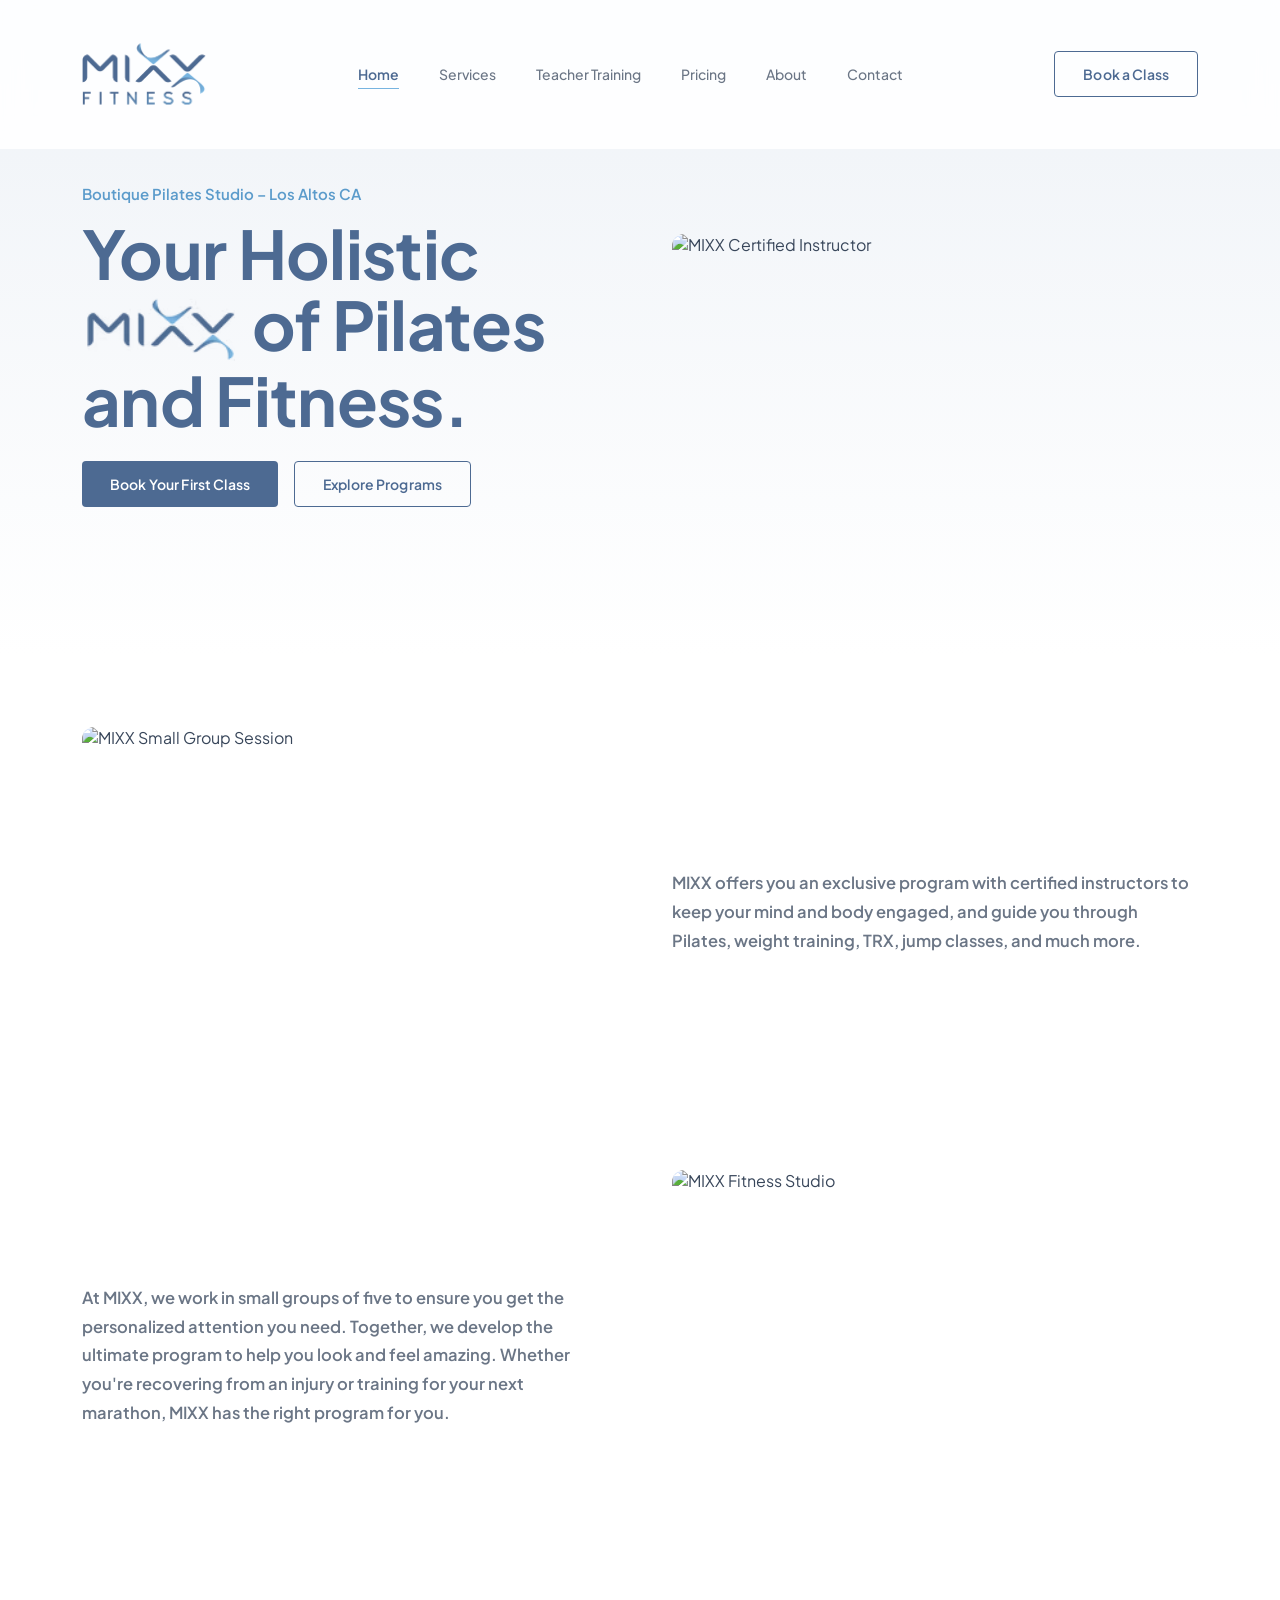
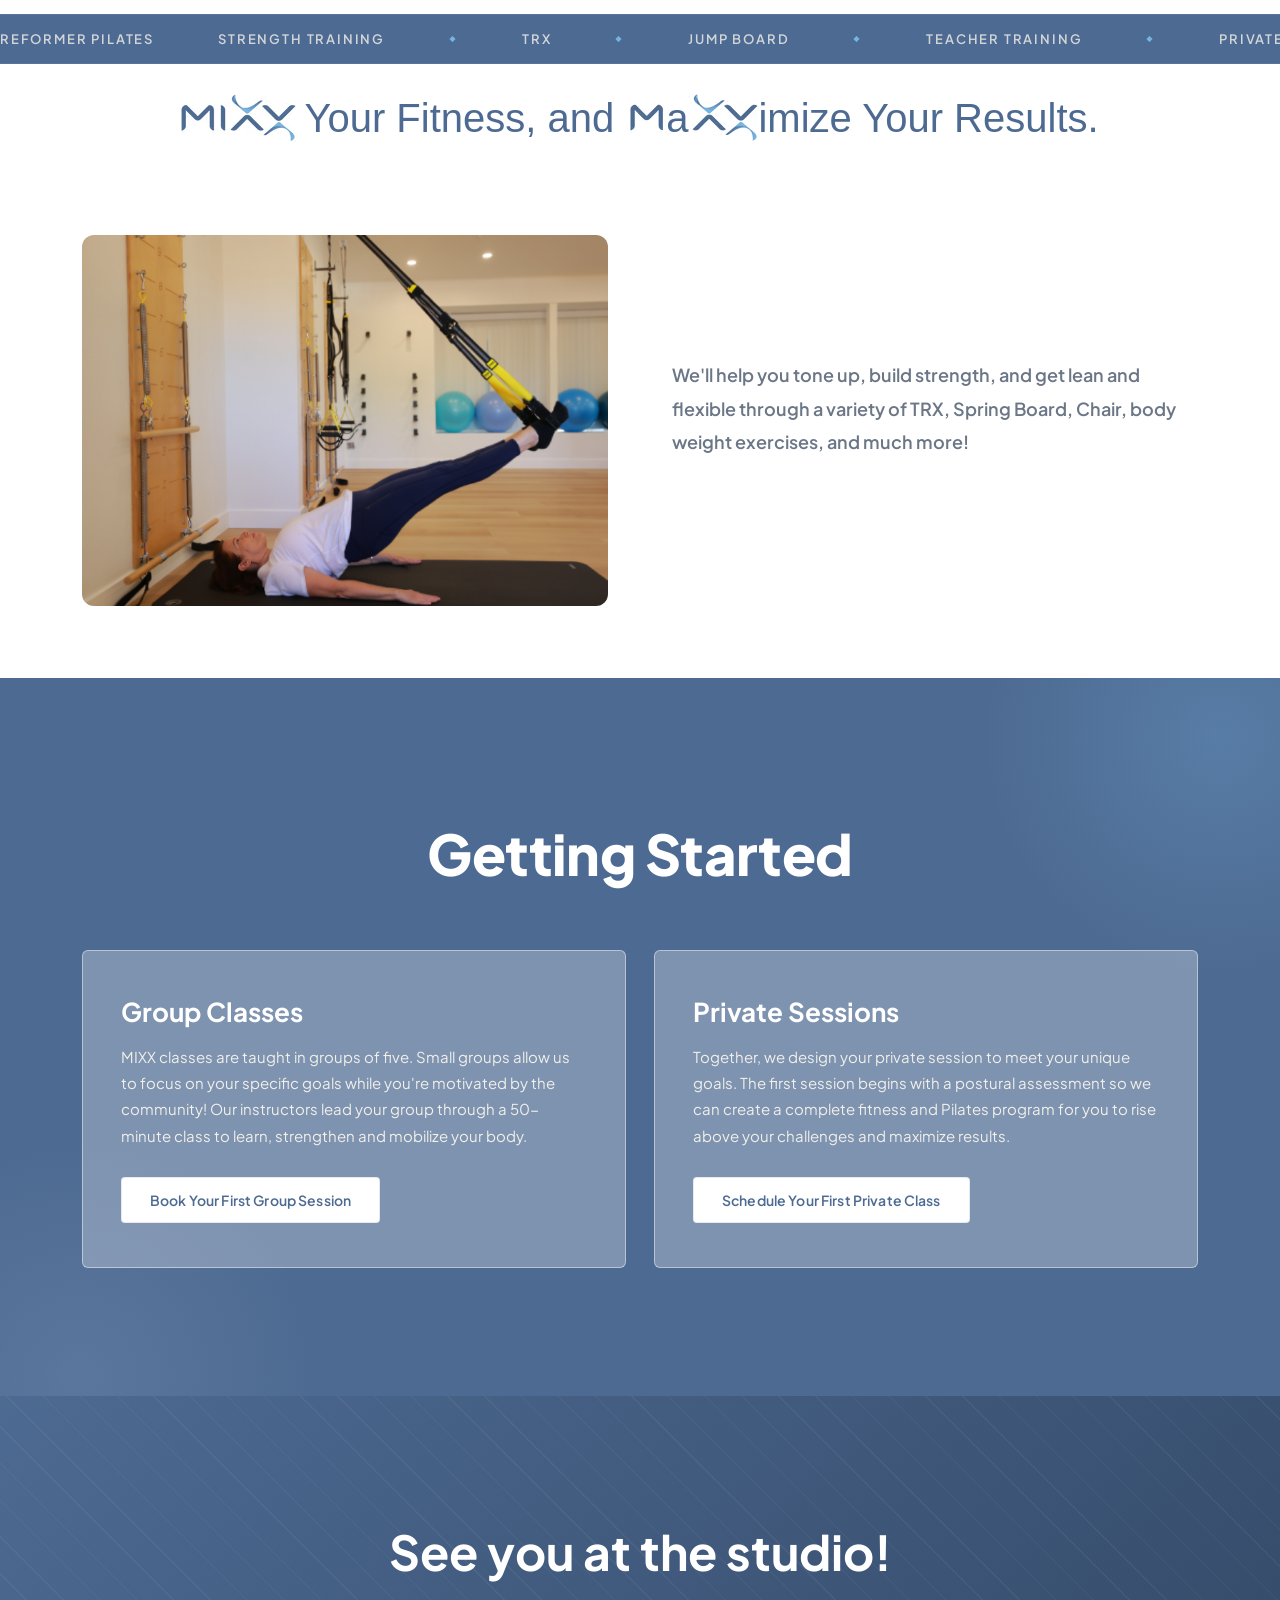
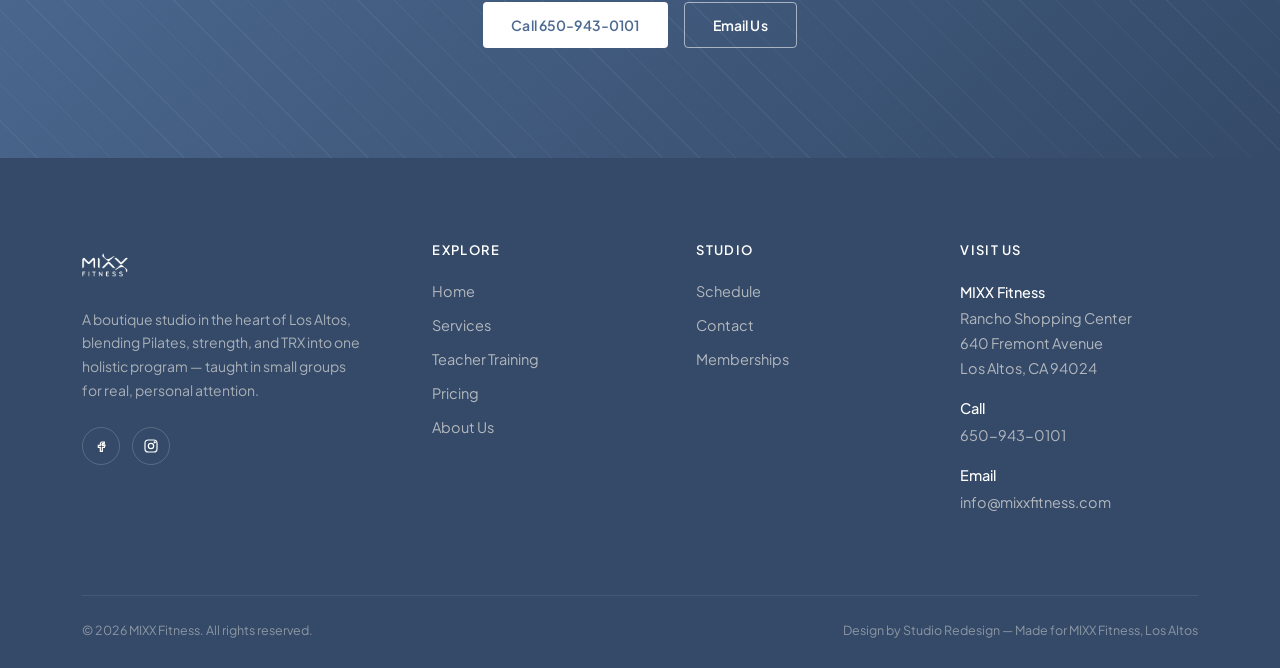
==== commit 1478f389: "About: add 4 instructors, update Irit bio, wire all portraits to PNGs" ====
--- a/index.html
+++ b/index.html
@@ -128,9 +128,8 @@
           <img src="assets/images/mixx-logo-inline.png" alt="MIXX" class="maxximize-mixx-logo"><span class="maxximize-text"> Your Fitness, and </span><span class="maxximize-maxx-word"><img src="assets/images/m-mark-inline.png" alt="M" class="maxximize-m-mark"><span class="maxximize-text">a</span><img src="assets/images/xx-mark-inline.png" alt="XX" class="maxximize-xx-mark"><span class="maxximize-text">imize Your Results.</span></span>
         </span>
       </h3>
-    </div>
-  </div>
-
+   </div>
+  </div>
   <section class="intro section-pad">
     <div class="wrap intro-grid">
       <div class="col-left reveal">
@@ -140,11 +139,10 @@
         </div>
       </div>
       <div class="intro-body reveal">
-        <p class="method-body-text">Burn fat and speed up your metabolism using the jump board on your reformer, and thru resistance training, achieved with all of the apparatus available in our studio.</p>
-      </div>
-    </div>
-  </section>
-
+        <p class="method-body-text">We'll help you tone up, build strength, and get lean and flexible through a variety of TRX, Spring Board, Chair, body weight exercises, and much more!</p>
+      </div>
+    </div>
+  </section>
   <!-- =====================================================================
        GETTING STARTED
        Content sourced directly from client doc.
--- a/assets/css/styles.css
+++ b/assets/css/styles.css
@@ -1,8 +1,26 @@
 /* =====================================================================
-   MIXX FITNESS — SHARED STYLESHEET
-   Used by every page. Edit here once, it updates the whole site.
+   MIXX FITNESS — SHARED STYLESHEET  (clean rebuild)
+   One file for the whole site. Edit here once, it updates every page.
+
+   ORGANISATION
+     1. Tokens / reset
+     2. Image placeholders + motion
+     3. Labels, header, buttons
+     4. Page hero + homepage hero
+     5. PAGE SECTION SYSTEM  <- use this on new/rebuilt pages
+     6. Homepage components
+     7. Shared components (method rows, team, pricing, forms, footer…)
+     8. Responsive
+     9. Page-specific tweaks (homepage / about)
+
+   NOTE ON IMAGES: all studio photos are 700x600 (a 7:6 shape). Image
+   boxes are given that same aspect ratio, so nothing ever gets cropped
+   or "cut off" — see .method-visual / .figure.
    ===================================================================== */
 
+/* =====================================================================
+   1. TOKENS / RESET
+   ===================================================================== */
 :root{
   --navy: #4D6A92;
   --navy-deep: #344A68;
@@ -23,6 +41,9 @@
 
   --container: 1180px;
   --radius: 4px;
+
+  /* the shape of every studio photo (700 x 600) */
+  --photo-ratio: 7 / 6;
 }
 
 *{ margin:0; padding:0; box-sizing:border-box; }
@@ -46,12 +67,9 @@
 }
 
 /* =====================================================================
-   IMAGE PLACEHOLDER SYSTEM
-   Every spot in this site where a real photo/image should go uses this
-   placeholder so it's obvious in the browser AND in the file.
-   TO REPLACE: delete the .img-placeholder <div> and put your own
-   <img src="assets/images/your-file.jpg" alt="..."> in its place,
-   using the same dimensions noted in the label.
+   2. IMAGE PLACEHOLDERS + MOTION
+   TO REPLACE a placeholder: delete the .img-placeholder <div> and drop
+   an <img src="assets/images/your-file.png" alt="..."> in its place.
    ===================================================================== */
 .img-placeholder{
   width:100%;
@@ -71,15 +89,8 @@
   padding: 16px;
   min-height: 100px;
 }
-.img-placeholder .ph-icon{
-  width:34px; height:34px;
-  opacity:0.55;
-}
-.img-placeholder .ph-label{
-  font-size:13px;
-  font-weight:700;
-  letter-spacing:0.02em;
-}
+.img-placeholder .ph-icon{ width:34px; height:34px; opacity:0.55; }
+.img-placeholder .ph-label{ font-size:13px; font-weight:700; letter-spacing:0.02em; }
 .img-placeholder .ph-dims{
   font-size:11.5px;
   font-family: monospace;
@@ -89,19 +100,13 @@
   border-radius: 100px;
 }
 
-/* =====================================================================
-   MOTION
-   ===================================================================== */
 @media (prefers-reduced-motion: no-preference){
   .reveal{
     opacity:0;
     transform: translateY(28px);
     transition: opacity .8s cubic-bezier(.2,.7,.2,1), transform .8s cubic-bezier(.2,.7,.2,1);
   }
-  .reveal.in{
-    opacity:1;
-    transform: translateY(0);
-  }
+  .reveal.in{ opacity:1; transform: translateY(0); }
   .reveal-stagger > *{ transition-delay: calc(var(--i, 0) * 90ms); }
 }
 @media (prefers-reduced-motion: reduce){
@@ -109,8 +114,10 @@
 }
 
 /* =====================================================================
-   EYEBROW LABELS
+   3. LABELS / HEADER / BUTTONS
    ===================================================================== */
+
+/* Small caps label above a headline. (No leading dash — client request.) */
 .eyebrow{
   font-family: var(--font-body);
   font-size: 12.5px;
@@ -122,18 +129,8 @@
   align-items:center;
   gap:10px;
 }
-.eyebrow::before{
-  content:'';
-  width:18px; height:1px;
-  background: var(--clay-dark);
-  display:inline-block;
-}
-
-/* =====================================================================
-   PLAIN LABEL
-   Simple styled text label (not the small-caps "eyebrow" tag style).
-   Used where a plain, readable line is wanted above a headline.
-   ===================================================================== */
+
+/* Plain readable line above a headline (homepage hero). */
 .plain-label{
   font-family: var(--font-body);
   font-size: 15px;
@@ -142,9 +139,6 @@
   margin-bottom: 14px;
 }
 
-/* =====================================================================
-   HEADER / NAVIGATION
-   ===================================================================== */
 header{
   position: fixed;
   top:0; left:0; right:0;
@@ -155,34 +149,19 @@
   border-bottom: 1px solid transparent;
   transition: border-color .3s ease, background .3s ease;
 }
-header.scrolled{
-  border-bottom: 1px solid var(--line);
-}
+header.scrolled{ border-bottom: 1px solid var(--line); }
+
 .nav-inner{
   display:flex;
   align-items:center;
   justify-content:space-between;
-  height: 116px;
-}
-
-/* Logo lockup: image + wordmark fallback text removed; image only */
-.logo{
-  display:flex;
-  align-items:center;
-  gap:10px;
-}
-.logo img{
-  height: 78px;
-  width: auto;
-  display:block;
-}
-header .logo img{ height: 104px; }
-
-nav.primary-nav{
-  display:flex;
-  align-items:center;
-  gap:40px;
-}
+  height: 148px;              /* tall enough for the enlarged logo */
+}
+.logo{ display:flex; align-items:center; gap:10px; }
+.logo img{ height: 78px; width:auto; display:block; }
+header .logo img{ height: 124px; }   /* enlarged logo — client request */
+
+nav.primary-nav{ display:flex; align-items:center; gap:40px; }
 nav.primary-nav a{
   font-size: 14px;
   font-weight:500;
@@ -201,14 +180,11 @@
   background: var(--clay);
   transition: width .3s ease;
 }
-nav.primary-nav a:hover::after{ width:100%; }
+nav.primary-nav a:hover::after,
 nav.primary-nav a.active::after{ width:100%; }
 
-.header-cta{
-  display:flex;
-  align-items:center;
-  gap:28px;
-}
+.header-cta{ display:flex; align-items:center; gap:28px; }
+
 .btn{
   display:inline-flex;
   align-items:center;
@@ -222,54 +198,26 @@
   transition: transform .25s ease, box-shadow .25s ease, background .25s ease, color .25s ease;
   white-space:nowrap;
 }
-.btn-primary{
-  background: var(--navy);
-  color: var(--sand-soft);
-}
+.btn-primary{ background: var(--navy); color: var(--sand-soft); }
 .btn-primary:hover{
   background: var(--clay-dark);
   transform: translateY(-2px);
   box-shadow: 0 10px 24px rgba(91,155,203,0.32);
 }
-.btn-outline{
-  border: 1.4px solid var(--navy);
-  color: var(--navy);
-  background: transparent;
-}
-.btn-outline:hover{
-  background: var(--navy);
-  color: var(--sand-soft);
-  transform: translateY(-2px);
-}
-.btn-clay{
-  background: #fff;
-  color: var(--navy);
-  border: 1.4px solid var(--line);
-}
+.btn-outline{ border: 1.4px solid var(--navy); color: var(--navy); background: transparent; }
+.btn-outline:hover{ background: var(--navy); color: var(--sand-soft); transform: translateY(-2px); }
+.btn-clay{ background:#fff; color: var(--navy); border: 1.4px solid var(--line); }
 .btn-clay:hover{
   background: var(--clay);
-  color: #fff;
+  color:#fff;
   border-color: var(--clay);
   transform: translateY(-2px);
   box-shadow: 0 12px 26px rgba(77,106,146,0.32);
 }
-.btn-ghost-light{
-  border: 1.4px solid rgba(255,255,255,0.55);
-  color: var(--white);
-}
-.btn-ghost-light:hover{
-  background: rgba(255,255,255,0.12);
-  border-color: var(--white);
-}
-.btn-white{
-  background:#fff;
-  color: var(--navy);
-}
-.btn-white:hover{
-  background: var(--clay);
-  color:#fff;
-  transform: translateY(-2px);
-}
+.btn-ghost-light{ border: 1.4px solid rgba(255,255,255,0.55); color: var(--white); }
+.btn-ghost-light:hover{ background: rgba(255,255,255,0.12); border-color: var(--white); }
+.btn-white{ background:#fff; color: var(--navy); }
+.btn-white:hover{ background: var(--clay); color:#fff; transform: translateY(-2px); }
 
 .menu-toggle{
   display:none;
@@ -285,10 +233,10 @@
 }
 
 /* =====================================================================
-   PAGE HERO (used on inner pages: services, pricing, about, contact, etc)
+   4. PAGE HERO (inner pages) + HOMEPAGE HERO
    ===================================================================== */
 .page-hero{
-  padding: 184px 0 80px;
+  padding: 184px 0 32px;   /* tight bottom — titles sit close to their text */
   background: linear-gradient(180deg, #EEF2F7 0%, var(--sand-soft) 100%);
 }
 .page-hero .eyebrow{ justify-content:flex-start; margin-bottom:18px; }
@@ -308,6 +256,27 @@
   max-width:600px;
   margin-top:20px;
 }
+
+/* Centered variant (Services) */
+.page-hero.center{ text-align:center; }
+.page-hero.center .breadcrumb{ justify-content:center; }
+.page-hero.center .eyebrow{ justify-content:center; }
+.page-hero.center h1,
+.page-hero.center p.lede{ margin-left:auto; margin-right:auto; }
+
+/* Title sized to match the in-page section headings (so "Group Classes"
+   and "Private Sessions" read as the same size). */
+.page-hero h1.match-h2{ font-size: clamp(32px, 3.6vw, 46px); line-height:1.14; }
+
+/* Long title that should stay on ONE line on desktop (Teacher Training) */
+.page-hero h1.one-line{ max-width:none; font-size: clamp(26px, 3.3vw, 44px); }
+@media (min-width: 1025px){
+  .page-hero h1.one-line{ white-space: nowrap; }
+}
+
+/* Extra-tight hero (Pricing — client wanted less space before Memberships) */
+.page-hero.tight{ padding-bottom: 16px; }
+
 .breadcrumb{
   display:flex;
   align-items:center;
@@ -319,13 +288,11 @@
 .breadcrumb a{ color: var(--navy); font-weight:600; }
 .breadcrumb span{ color: var(--sage); }
 
-/* =====================================================================
-   HERO (homepage)
-   ===================================================================== */
+/* ---- homepage hero ---- */
 .hero{
   position:relative;
   padding: 184px 0 0;
-  background: var(--sand-soft);
+  background: linear-gradient(180deg, #EEF2F7 0%, var(--sand-soft) 100%);
   overflow:hidden;
 }
 .hero-grid{
@@ -334,11 +301,7 @@
   gap: 64px;
   align-items:center;
 }
-.hero-copy{
-  padding-bottom: 96px;
-  position:relative;
-  z-index:2;
-}
+.hero-copy{ padding-bottom: 96px; position:relative; z-index:2; }
 .hero-copy h1{
   font-family: var(--font-display);
   font-weight:700;
@@ -348,15 +311,11 @@
   margin: 6px 0 26px;
   letter-spacing: -0.01em;
 }
-.mixx-word{
-  white-space: nowrap;
+.mixx-word{ white-space: nowrap; display:inline-block; }
+.hero-mixx-logo{
   display:inline-block;
-}
-/* Full MIXX logo inline inside hero h1 */
-.hero-mixx-logo {
-  display: inline-block;
   height: 0.92em;
-  width: auto;
+  width:auto;
   vertical-align: middle;
   transform: translateY(-0.05em);
   margin: 0 0.08em;
@@ -364,14 +323,11 @@
 .hero-xx-mark{
   display:inline-block;
   height: 0.78em;
-  width: auto;
+  width:auto;
   vertical-align: middle;
   transform: translateY(-0.08em);
   margin-left: 0.04em;
 }
-.mixx-word.dark-bg .hero-xx-mark{
-  filter: drop-shadow(0 0 0 rgba(255,255,255,1)) drop-shadow(0 0 5px rgba(255,255,255,0.85)) drop-shadow(0 0 1px rgba(255,255,255,1));
-}
 .hero-copy p.lede{
   font-size: 18px;
   line-height: 1.65;
@@ -379,77 +335,15 @@
   max-width: 470px;
   margin-bottom: 38px;
 }
-.hero-actions{
-  display:flex;
-  gap:16px;
-  flex-wrap:wrap;
-  margin-bottom: 52px;
-}
-.hero-meta{
-  display:flex;
-  gap: 38px;
-  flex-wrap:wrap;
-}
-.hero-meta .stat{
-  display:flex;
-  flex-direction:column;
-}
-.hero-meta .stat .n{
-  font-family: var(--font-display);
-  font-size: 30px;
-  color: var(--navy);
-  font-weight:700;
-}
-.hero-meta .stat .l{
-  font-size: 12.5px;
-  color: var(--ink-soft);
-  letter-spacing:0.02em;
-  margin-top:2px;
-}
-
-.hero-visual{
-  position:relative;
-  height: 620px;
-  border-radius: 6px;
-  overflow:hidden;
-}
-.hero-dotcard{
-  position:absolute;
-  left: 28px;
-  bottom: 28px;
-  background: rgba(255,255,255,0.94);
-  backdrop-filter: blur(10px);
-  border-radius: 4px;
-  padding: 20px 22px;
-  display:flex;
-  align-items:center;
-  gap:16px;
-  box-shadow: 0 24px 48px rgba(52,74,104,0.3);
-  z-index:3;
-}
+.hero-actions{ display:flex; gap:16px; flex-wrap:wrap; margin-bottom: 52px; }
+.hero-visual{ position:relative; border-radius: 6px; overflow:hidden; }
+
 .dotgroup{ display:flex; gap:6px; }
 .dotgroup .d{ width:9px; height:9px; border-radius:50%; background: var(--line); }
 .dotgroup .d.on{ background: var(--clay); }
-.hero-dotcard .txt{ font-size:13px; line-height:1.4; color: var(--navy); font-weight:600; max-width:150px;}
-.hero-dotcard .txt span{ display:block; font-weight:400; color: var(--ink-soft); font-size:12px; margin-top:2px; }
-
-.hero-tag-floating{
-  position:absolute;
-  top: 38px;
-  right: -18px;
-  background: var(--navy);
-  color:#fff;
-  font-family: var(--font-cursive);
-  font-style:normal;
-  font-size: 19px;
-  padding: 14px 26px;
-  border-radius: 100px 4px 100px 100px;
-  box-shadow: 0 18px 30px rgba(77,106,146,0.35);
-  transform: rotate(4deg);
-  z-index:3;
-}
-
-/* ===== marquee strip ===== */
+.hero-dotcard{ display:none; }   /* overlay card retired */
+
+/* ---- marquee strip ---- */
 .strip{
   background: var(--navy);
   color: rgba(247,243,236,0.78);
@@ -474,25 +368,120 @@
   align-items:center;
   gap:64px;
 }
-.strip-track span::after{
-  content:'◆';
-  color: var(--clay);
-  font-size:8px;
-}
+.strip-track span::after{ content:'◆'; color: var(--clay); font-size:8px; }
 @keyframes scroll-strip{
   from{ transform: translateX(0); }
   to{ transform: translateX(-50%); }
 }
 
 /* =====================================================================
-   SECTION BASE
+   5. PAGE SECTION SYSTEM
+   Used by services.html, teacher-training.html, pricing.html.
+   Replaces the old pile of inline style="..." attributes.
    ===================================================================== */
 section{ position:relative; }
+
+.section{ padding: 72px 0; }          /* the standard, even rhythm */
+.section.sand{ background: var(--sand); }
+.section.tight{ padding-top: 40px; }  /* sits close under a hero */
+.section.snug{ padding-top: 24px; }   /* even closer (Pricing) */
+.section.flush-top{ padding-top: 0; }
+.section.flush-bottom{ padding-bottom: 0; }
+
+/* Centered heading block. h1 and h2 render identically here, so a page
+   title and a mid-page title look like a matched pair. */
+.head{
+  max-width: 900px;
+  margin: 0 auto 32px;
+  text-align:center;
+}
+.head .eyebrow{ justify-content:center; margin-bottom:14px; }
+.head h1,
+.head h2{
+  font-family: var(--font-display);
+  font-weight:700;
+  font-size: clamp(32px, 3.6vw, 46px);
+  line-height:1.14;
+  color: var(--navy);
+  letter-spacing:-0.01em;
+}
+.head .sub{
+  font-size:17px;
+  line-height:1.7;
+  color: var(--ink-soft);
+  margin-top:14px;
+}
+
+/* Wide centered intro paragraph. */
+.lede-block{
+  max-width: 900px;
+  margin: 0 auto 40px;
+  text-align:center;
+  font-size:19px;
+  line-height:1.7;
+  color: var(--ink-soft);
+}
+
+/* The navy paragraph that sits beside a photo. */
+.body-lead{
+  font-size:18px;
+  line-height:1.8;
+  color: var(--navy);
+  font-weight:600;
+}
+.body-lead + .btn{ margin-top:32px; }
+
+/* Centered "View the schedule / contact us" line. */
+.note-line{
+  text-align:center;
+  margin-top: 40px;
+  font-size:18px;
+  color: var(--ink-soft);
+}
+.link-inline{
+  color: var(--navy);
+  font-weight:600;
+  text-decoration:underline;
+}
+.link-inline:hover{ color: var(--clay-dark); }
+
+/* Standalone centered photo. Always the 7:6 shape of a 700x600 photo,
+   so the image is never cropped. */
+.figure{
+  max-width: 760px;
+  margin: 40px auto 0;
+  border-radius:6px;
+  overflow:hidden;
+  aspect-ratio: var(--photo-ratio);
+}
+.figure.narrow{ max-width: 560px; }
+.figure img{ width:100%; height:100%; object-fit:cover; display:block; }
+
+/* Policy text block (Pricing). */
+.policy{
+  max-width: 780px;
+  margin: 0 auto;
+  text-align:center;
+}
+.policy p{
+  font-size:17px;
+  line-height:1.7;
+  color: var(--ink-soft);
+  margin-bottom:28px;
+}
+.policy p strong{ color: var(--navy); }
+.policy .final{
+  font-weight:700;
+  color: var(--navy);
+  font-size:19px;
+  margin-bottom:0;
+}
+
+/* =====================================================================
+   6. HOMEPAGE COMPONENTS
+   ===================================================================== */
 .section-pad{ padding: 128px 0; }
-.section-head{
-  max-width: 640px;
-  margin-bottom: 64px;
-}
+.section-head{ max-width: 640px; margin-bottom: 64px; }
 .section-head.center{ margin-left:auto; margin-right:auto; text-align:center; }
 .section-head h2{
   font-family: var(--font-display);
@@ -510,17 +499,13 @@
   margin-top: 18px;
 }
 
-/* =====================================================================
-   INTRO / PHILOSOPHY (homepage)
-   ===================================================================== */
-.intro.section-pad{ background: var(--sand-soft); padding-top: 30px !important; }
+.intro.section-pad{ background: var(--sand-soft); }
 .intro-grid{
   display:grid;
   grid-template-columns: 1fr 1fr;
   gap: 64px;
   align-items:center;
 }
-.intro-grid .col-left{ position:static; }
 .intro-body p{
   font-size: 18px;
   line-height: 1.85;
@@ -528,107 +513,8 @@
   margin-bottom: 24px;
 }
 .intro-body p strong{ color: var(--navy); font-weight:600; }
-.intro-divider{
-  margin: 36px 0;
-  width:64px;
-  height:2px;
-  background: var(--clay);
-}
-.session-motif{
-  display:flex;
-  align-items:center;
-  gap:14px;
-  margin-top:28px;
-}
-.session-motif .dotgroup .d{ width:11px; height:11px; }
-.session-motif p{
-  font-size:13.5px;
-  color: var(--sage-deep);
-  font-weight:600;
-  letter-spacing:0.02em;
-  margin:0;
-}
-
-/* =====================================================================
-   PROGRAMS / SERVICE CARDS
-   ===================================================================== */
-.programs{ background: var(--sand); }
-.program-grid{
-  display:grid;
-  grid-template-columns: repeat(3, 1fr);
-  gap: 28px;
-}
-.program-card{
-  background: var(--white);
-  border-radius: 6px;
-  padding: 40px 34px 38px;
-  border: 1px solid var(--line);
-  transition: transform .35s cubic-bezier(.2,.7,.2,1), box-shadow .35s ease, border-color .35s ease;
-  position:relative;
-  overflow:hidden;
-}
-.program-card::before{
-  content:'';
-  position:absolute;
-  top:0; left:0;
-  width:100%; height:3px;
-  background: linear-gradient(90deg, var(--clay), var(--sage));
-  transform: scaleX(0);
-  transform-origin:left;
-  transition: transform .4s ease;
-}
-.program-card:hover{
-  transform: translateY(-8px);
-  box-shadow: 0 30px 60px rgba(52,74,104,0.12);
-  border-color: transparent;
-}
-.program-card:hover::before{ transform: scaleX(1); }
-.program-icon{
-  width: 52px; height:52px;
-  border-radius: 50%;
-  background: var(--sand);
-  display:flex;
-  align-items:center;
-  justify-content:center;
-  margin-bottom: 26px;
-}
-.program-icon svg{ width:24px; height:24px; stroke: var(--navy); }
-.program-card h3{
-  font-family: var(--font-display);
-  font-size: 22px;
-  font-weight:700;
-  color: var(--navy);
-  margin-bottom: 12px;
-}
-.program-card p{
-  font-size: 15px;
-  line-height:1.7;
-  color: var(--ink-soft);
-}
-.program-card .tag{
-  display:inline-block;
-  margin-top:18px;
-  font-size: 11.5px;
-  font-weight:700;
-  letter-spacing:0.08em;
-  text-transform:uppercase;
-  color: var(--clay-dark);
-}
-.program-card a.card-link{
-  display:inline-flex;
-  align-items:center;
-  gap:6px;
-  margin-top:20px;
-  font-size:13.5px;
-  font-weight:600;
-  color: var(--navy);
-}
-.program-card a.card-link svg{ width:14px; height:14px; stroke:var(--navy); transition: transform .25s ease; }
-.program-card a.card-link:hover svg{ transform: translateX(3px); }
-
-/* =====================================================================
-   ART BAND
-   ===================================================================== */
+
+/* ---- art band ("MIXX Your Fitness, and MAXXimize Your Results") ---- */
 .art-band{
   padding: 30px 0 20px;
   position: relative;
@@ -638,13 +524,12 @@
 .art-band-content{
   position: relative;
   display: flex;
+  flex-direction: column;
   align-items: center;
   justify-content: center;
   text-align: center;
   padding: 0 24px;
 }
-.art-band-content .eyebrow{ color: var(--clay); justify-content:center; }
-.art-band-content .eyebrow::before{ display:none; }
 .maxximize-line{
   margin: 0;
   padding: 0;
@@ -671,94 +556,33 @@
   line-height: 1.2;
   white-space: nowrap;
 }
-.maxximize-maxx-word{
-  display: inline-flex;
-  align-items: center;
-  white-space: nowrap;
-}
+.maxximize-maxx-word{ display:inline-flex; align-items:center; white-space:nowrap; }
 .maxximize-mixx-logo{
-  height: 48px;
-  width: 115px;
-  display: inline-block;
-  vertical-align: middle;
-  object-fit: contain;
-  margin-right: 8px;
+  height: 48px; width: 115px;
+  display:inline-block; vertical-align:middle;
+  object-fit:contain; margin-right: 8px;
 }
 .maxximize-m-mark{
-  height: 48px;
-  width: 36px;
-  display: inline-block;
-  vertical-align: middle;
-  object-fit: contain;
-  margin-left: 16px;
+  height: 48px; width: 36px;
+  display:inline-block; vertical-align:middle;
+  object-fit:contain; margin-left: 16px;
 }
 .maxximize-xx-mark{
-  height: 49px;
-  width: 70px;
-  display: inline-block;
-  vertical-align: middle;
-  object-fit: contain;
-}
-
-/* =====================================================================
-   METHOD (homepage + about)
-   ===================================================================== */
-.method{ background: var(--sand-soft); }
-.method-row{
-  display:grid;
-  grid-template-columns: 1fr 1fr;
-  gap: 64px;
-  align-items:center;
-  margin-bottom: 100px;
-}
-.method-row:last-child{ margin-bottom:0; }
-.method-row.reverse .method-visual{ order:2; }
-.method-row.reverse .method-text{ order:1; }
-.method-visual{
-  position:relative;
-  height: 360px;
-  border-radius: 6px;
-  overflow:hidden;
-}
-.method-visual .num{
-  position:absolute;
-  bottom:24px; right:24px;
-  font-family: var(--font-cursive);
-  font-style:normal;
-  font-size:52px;
-  color: rgba(255,255,255,0.6);
-  line-height:1;
-  z-index:2;
-  pointer-events:none;
-}
-.method-text .eyebrow{ margin-bottom:16px; }
-.method-text h3{
-  font-family: var(--font-display);
-  font-weight:700;
-  font-size: clamp(26px, 2.8vw, 34px);
-  color: var(--navy);
-  line-height:1.2;
-  margin-bottom:18px;
-}
-/* Points 4 & 5 — client-specified font/size/weight/color */
-.method-body-text {
-  font-family: -apple-system, 'SF Pro Display', 'Helvetica Neue', sans-serif;
-  font-weight: 700;
-  font-size: 44px;
-  line-height: 1.6;
-  color: #25318D;
-  font-style: normal;
-}
-
-.method-text p{
-  font-size:16.5px;
-  line-height:1.75;
-  color: var(--ink-soft);
-}
-
-/* =====================================================================
-   GETTING STARTED (homepage)
-   ===================================================================== */
+  height: 49px; width: 70px;
+  display:inline-block; vertical-align:middle;
+  object-fit:contain;
+}
+/* Supporting line under the MAXXimize headline. */
+.art-band-sub{
+  max-width: 820px;
+  margin: 22px auto 0;
+  font-size: 18px;
+  line-height: 1.75;
+  color: var(--ink-soft);
+  text-align:center;
+}
+
+/* ---- getting started ---- */
 .start{ background: var(--navy); color: var(--sand-soft); position:relative; overflow:hidden; }
 .start::before{
   content:'';
@@ -801,14 +625,6 @@
   background: rgba(255,255,255,0.38);
   border-color: rgba(255,255,255,0.6);
 }
-.start-card .step-no{
-  font-family: var(--font-cursive);
-  font-style:normal;
-  font-size: 19px;
-  color: var(--clay);
-  margin-bottom: 18px;
-  display:block;
-}
 .start-card h3{
   font-family: var(--font-display);
   font-weight:700;
@@ -821,20 +637,85 @@
   color: rgba(247,243,236,0.95);
   margin-bottom: 28px;
 }
-.start-card .feat-list{ margin-bottom:28px; }
-.start-card .feat-list li{
-  font-size:14px;
-  color: rgba(247,243,236,0.82);
-  display:flex;
-  align-items:flex-start;
-  gap:10px;
-  margin-bottom:10px;
-}
-.start-card .feat-list li svg{ width:15px; height:15px; stroke:var(--clay); flex-shrink:0; margin-top:2px; }
+
+/* ---- programs (kept for reuse) ---- */
+.programs{ background: var(--sand); }
+.program-grid{ display:grid; grid-template-columns: repeat(3,1fr); gap:28px; }
+.program-card{
+  background: var(--white);
+  border-radius: 6px;
+  padding: 40px 34px 38px;
+  border: 1px solid var(--line);
+  transition: transform .35s cubic-bezier(.2,.7,.2,1), box-shadow .35s ease, border-color .35s ease;
+  position:relative;
+  overflow:hidden;
+}
+.program-card:hover{
+  transform: translateY(-8px);
+  box-shadow: 0 30px 60px rgba(52,74,104,0.12);
+  border-color: transparent;
+}
+.program-card h3{
+  font-family: var(--font-display);
+  font-size: 22px;
+  font-weight:700;
+  color: var(--navy);
+  margin-bottom: 12px;
+}
+.program-card p{ font-size: 15px; line-height:1.7; color: var(--ink-soft); }
 
 /* =====================================================================
-   GENERIC CONTENT BLOCKS (about page, etc.)
+   7. SHARED COMPONENTS
    ===================================================================== */
+
+/* ---- method row: photo one side, text the other ---- */
+.method{ background: var(--sand-soft); }
+.method-row{
+  display:grid;
+  grid-template-columns: 1fr 1fr;
+  gap: 64px;
+  align-items:center;
+  margin-bottom: 72px;
+}
+.method-row:last-child{ margin-bottom:0; }
+.method-row.reverse .method-visual{ order:2; }
+.method-row.reverse .method-text{ order:1; }
+
+/* The photo box. 7:6 = the shape of a 700x600 photo, so object-fit has
+   nothing left to crop. Fixes images looking "cut off" on some screens. */
+.method-visual{
+  position:relative;
+  aspect-ratio: var(--photo-ratio);
+  border-radius: 6px;
+  overflow:hidden;
+}
+.method-visual img{
+  width:100%;
+  height:100%;
+  object-fit:cover;
+  display:block;
+}
+.method-text h3{
+  font-family: var(--font-display);
+  font-weight:700;
+  font-size: clamp(26px, 2.8vw, 34px);
+  color: var(--navy);
+  line-height:1.2;
+  margin-bottom:18px;
+}
+.method-text p{ font-size:16.5px; line-height:1.75; color: var(--ink-soft); }
+
+/* Homepage text beside the photos — the clean navy style the client
+   picked (was a 44px block; changed at client request). */
+.method-body-text{
+  font-family: var(--font-body);
+  font-weight: 600;
+  font-size: 18px;
+  line-height: 1.8;
+  color: var(--navy);
+}
+
+/* ---- generic content / team ---- */
 .content-block{ background: var(--sand-soft); }
 .content-grid-2{
   display:grid;
@@ -848,26 +729,11 @@
   color: var(--ink-soft);
   margin-bottom:18px;
 }
-.content-grid-2 .visual{
-  height: 420px;
-  border-radius:6px;
-  overflow:hidden;
-}
-
-.team-grid{
-  display:grid;
-  grid-template-columns: repeat(3,1fr);
-  gap:28px;
-}
-.team-card{
-  text-align:center;
-}
-.team-card .photo{
-  height: 280px;
-  border-radius:6px;
-  overflow:hidden;
-  margin-bottom:20px;
-}
+.content-grid-2 .visual{ height: 420px; border-radius:6px; overflow:hidden; }
+
+.team-grid{ display:grid; grid-template-columns: repeat(3,1fr); gap:28px; }
+.team-card{ text-align:center; }
+.team-card .photo{ height: 280px; border-radius:6px; overflow:hidden; margin-bottom:20px; }
 .team-card h4{
   font-family: var(--font-display);
   font-size:19px;
@@ -875,14 +741,9 @@
   color:var(--navy);
   margin-bottom:4px;
 }
-.team-card p{
-  font-size:13.5px;
-  color: var(--ink-soft);
-}
-
-/* =====================================================================
-   STAT STRIP
-   ===================================================================== */
+.team-card p{ font-size:13.5px; color: var(--ink-soft); }
+
+/* ---- stat strip ---- */
 .stat-strip{
   background: var(--sand);
   padding: 56px 0;
@@ -901,16 +762,9 @@
   color: var(--navy);
   font-weight:700;
 }
-.stat-strip .l{
-  font-size:13px;
-  color: var(--ink-soft);
-  margin-top:6px;
-  letter-spacing:0.02em;
-}
-
-/* =====================================================================
-   SCHEDULE TABLE (schedule page)
-   ===================================================================== */
+.stat-strip .l{ font-size:13px; color: var(--ink-soft); margin-top:6px; letter-spacing:0.02em; }
+
+/* ---- schedule table ---- */
 .schedule-table{
   width:100%;
   border-collapse: collapse;
@@ -937,26 +791,9 @@
 }
 .schedule-table tr:last-child td{ border-bottom:none; }
 .schedule-table tr:hover td{ background: var(--sand); }
-.schedule-table .class-tag{
-  display:inline-block;
-  font-size:11px;
-  font-weight:700;
-  letter-spacing:0.04em;
-  text-transform:uppercase;
-  color: var(--clay-dark);
-  background: rgba(119,180,224,0.12);
-  padding:3px 10px;
-  border-radius:100px;
-}
-
-/* =====================================================================
-   CONTACT FORM (contact page)
-   ===================================================================== */
-.contact-grid{
-  display:grid;
-  grid-template-columns: 1fr 1fr;
-  gap: 64px;
-}
+
+/* ---- contact form ---- */
+.contact-grid{ display:grid; grid-template-columns: 1fr 1fr; gap: 64px; }
 .contact-form{
   background: var(--white);
   border: 1px solid var(--line);
@@ -970,7 +807,6 @@
   font-weight:600;
   color: var(--navy);
   margin-bottom:8px;
-  letter-spacing:0.01em;
 }
 .form-row input,
 .form-row textarea,
@@ -993,11 +829,7 @@
   box-shadow: 0 0 0 3px rgba(119,180,224,0.18);
 }
 .form-row textarea{ min-height: 120px; resize:vertical; }
-.form-grid-2{
-  display:grid;
-  grid-template-columns: 1fr 1fr;
-  gap: 18px;
-}
+.form-grid-2{ display:grid; grid-template-columns: 1fr 1fr; gap: 18px; }
 
 .contact-info-card{
   background: var(--navy);
@@ -1020,57 +852,28 @@
   line-height:1.6;
   color: rgba(255,255,255,0.85);
 }
-.contact-info-card .row svg{ width:18px; height:18px; stroke:var(--clay); flex-shrink:0; margin-top:2px; }
 .contact-info-card .row a{ color:#fff; font-weight:600; }
-.map-placeholder{
-  height: 280px;
-  border-radius:6px;
-  overflow:hidden;
-}
-
-/* =====================================================================
-   TESTIMONIAL (kept in CSS for reuse; remove section markup if unused)
-   ===================================================================== */
+.map-placeholder{ height: 280px; border-radius:6px; overflow:hidden; }
+
+/* ---- testimonial (kept for reuse) ---- */
 .testimonial{ background: var(--sand); }
-.testi-wrap{
-  max-width: 760px;
-  margin:0 auto;
-  text-align:center;
-}
+.testi-wrap{ max-width: 760px; margin:0 auto; text-align:center; }
 .testi-quote{
   font-family: var(--font-cursive);
-  font-style:normal;
   font-weight:400;
   font-size: clamp(26px,3.2vw,34px);
   line-height:1.5;
   color: var(--navy);
 }
-.testi-attrib{
-  margin-top: 28px;
-  font-size: 14px;
-  font-weight:600;
-  color: var(--ink-soft);
-  letter-spacing:0.02em;
-}
-.testi-stars{
-  display:flex;
-  justify-content:center;
-  gap:5px;
-  margin-bottom: 28px;
-}
-.testi-stars svg{ width:18px; height:18px; fill: var(--clay); }
-
-/* =====================================================================
-   PRICING (kept in CSS for reuse; remove section markup if unused)
-   ===================================================================== */
-.pricing-band{
-  background: var(--sand-soft);
-}
-.price-grid{
-  display:grid;
-  grid-template-columns: repeat(3,1fr);
-  gap:28px;
-}
+.testi-attrib{ margin-top: 28px; font-size: 14px; font-weight:600; color: var(--ink-soft); }
+
+/* ---- pricing ---- */
+.pricing-band{ background: var(--sand-soft); }
+.price-grid{ display:grid; grid-template-columns: repeat(3,1fr); gap:28px; }
+.price-grid.cols-4{ grid-template-columns: repeat(4,1fr); }
+.price-grid.cols-2{ grid-template-columns: repeat(2,1fr); max-width:640px; margin:0 auto; }
+.price-grid.cols-1{ grid-template-columns: 1fr; max-width:340px; margin:0 auto 32px; }
+
 .price-card{
   border: 1px solid var(--line);
   border-radius:6px;
@@ -1087,7 +890,7 @@
   position:relative;
   transform: scale(1.02);
 }
-.price-card.featured .price-name, .price-card.featured h3{ color: var(--sand-soft); }
+.price-card.featured .price-name{ color: var(--sand-soft); }
 .price-card.featured .price-desc{ color: rgba(247,243,236,0.7); }
 .price-card .ribbon{
   position:absolute;
@@ -1116,26 +919,10 @@
   margin-bottom:4px;
 }
 .price-amt span{ font-size:14px; font-weight:400; opacity:.7; }
-.price-desc{
-  font-size:14px;
-  color: var(--ink-soft);
-  margin-bottom:24px;
-}
-.price-feats{ margin-bottom:32px; flex-grow:1; }
-.price-feats li{
-  font-size:14px;
-  display:flex;
-  align-items:flex-start;
-  gap:10px;
-  margin-bottom:12px;
-  line-height:1.4;
-}
-.price-feats li svg{ width:14px; height:14px; stroke: var(--clay); flex-shrink:0; margin-top:3px; }
-.price-card.featured .price-feats li svg{ stroke: var(--clay); }
-
-/* =====================================================================
-   FINAL CTA
-   ===================================================================== */
+.price-desc{ font-size:14px; color: var(--ink-soft); margin-bottom:24px; }
+.price-card .btn{ margin-top:auto; }
+
+/* ---- final CTA ---- */
 .final-cta{
   background: linear-gradient(135deg, var(--navy) 0%, var(--navy-deep) 100%);
   color:#fff;
@@ -1151,8 +938,6 @@
   background-image: repeating-linear-gradient(45deg, rgba(255,255,255,0.05) 0, rgba(255,255,255,0.05) 1px, transparent 1px, transparent 26px);
 }
 .final-cta-inner{ position:relative; z-index:2; max-width:680px; margin:0 auto; }
-.final-cta .eyebrow{ color: rgba(255,255,255,0.85); justify-content:center; }
-.final-cta .eyebrow::before{ background: rgba(255,255,255,0.85); }
 .final-cta h2{
   font-family: var(--font-display);
   font-weight:700;
@@ -1160,22 +945,10 @@
   margin: 18px 0 22px;
   line-height:1.16;
 }
-.final-cta p{
-  font-size:17px;
-  opacity:0.92;
-  margin-bottom:36px;
-  line-height:1.6;
-}
-.final-cta .actions{
-  display:flex;
-  gap:16px;
-  justify-content:center;
-  flex-wrap:wrap;
-}
-
-/* =====================================================================
-   FOOTER
-   ===================================================================== */
+.final-cta p{ font-size:17px; opacity:0.92; margin-bottom:36px; line-height:1.6; }
+.final-cta .actions{ display:flex; gap:16px; justify-content:center; flex-wrap:wrap; }
+
+/* ---- footer ---- */
 footer{
   background: var(--navy-deep);
   color: rgba(247,243,236,0.7);
@@ -1188,10 +961,7 @@
   padding-bottom: 64px;
   border-bottom: 1px solid rgba(255,255,255,0.08);
 }
-.footer-brand .logo img{
-  height: 46px;
-  filter: brightness(0) invert(1);
-}
+.footer-brand .logo img{ height: 46px; filter: brightness(0) invert(1); }
 .footer-brand p{
   font-size:14px;
   line-height:1.7;
@@ -1234,8 +1004,12 @@
   line-height:1.7;
   margin-bottom:16px;
 }
-.footer-col .contact-line strong{ display:block; color: var(--sand-soft); font-weight:500; margin-bottom:2px;}
-
+.footer-col .contact-line strong{
+  display:block;
+  color: var(--sand-soft);
+  font-weight:500;
+  margin-bottom:2px;
+}
 .footer-bottom{
   padding: 26px 0 30px;
   display:flex;
@@ -1246,12 +1020,8 @@
   flex-wrap:wrap;
   gap:12px;
 }
-.footer-bottom a{ color: rgba(247,243,236,0.55); }
-.footer-bottom a:hover{ color: var(--clay); }
-
-/* =====================================================================
-   BACK TO TOP
-   ===================================================================== */
+
+/* ---- back to top ---- */
 .top-btn{
   position:fixed;
   bottom: 28px; right:28px;
@@ -1273,21 +1043,22 @@
 .top-btn svg{ width:18px; height:18px; stroke:#fff; }
 
 /* =====================================================================
-   RESPONSIVE
+   8. RESPONSIVE
    ===================================================================== */
 @media (max-width: 1024px){
   .wrap{ padding:0 24px; }
   nav.primary-nav{ gap:26px; }
   .hero-grid{ grid-template-columns:1fr; }
-  .hero-visual{ height: 460px; order:-1; }
+  .hero-visual{ order:-1; }
   .hero-copy{ padding-bottom:60px; }
   .intro-grid{ grid-template-columns:1fr; gap:40px; }
-  .intro-grid .col-left{ position:static; }
   .program-grid{ grid-template-columns: repeat(2,1fr); }
   .method-row{ grid-template-columns:1fr; gap:32px; }
-  .method-row.reverse .method-visual, .method-row.reverse .method-text{ order:initial; }
+  .method-row.reverse .method-visual,
+  .method-row.reverse .method-text{ order:initial; }
   .start-grid{ grid-template-columns:1fr; }
-  .price-grid{ grid-template-columns:repeat(2,1fr); }
+  .price-grid,
+  .price-grid.cols-4{ grid-template-columns:repeat(2,1fr); }
   .footer-grid{ grid-template-columns:1fr 1fr; gap:40px 24px; }
   .content-grid-2{ grid-template-columns:1fr; gap:36px; }
   .team-grid{ grid-template-columns:repeat(2,1fr); }
@@ -1314,63 +1085,38 @@
   }
   nav.primary-nav.open{ transform: translateX(0); }
   nav.primary-nav a{ color: rgba(247,243,236,0.85); font-size:18px; }
-  nav.primary-nav a:hover{ color:#fff; }
+  nav.primary-nav a:hover,
   nav.primary-nav a.active{ color:#fff; }
   .header-cta .btn-outline{ display:none; }
-  .nav-inner{ height:84px; }
+
+  .nav-inner{ height:88px; }
+  header .logo img{ height:60px; }
   .logo img{ height:56px; }
+
   .hero{ padding-top:144px; }
   .page-hero{ padding-top:144px; }
   .hero-copy{ padding-bottom:40px; }
   .hero-actions{ flex-direction:column; }
   .hero-actions .btn{ width:100%; }
-  .hero-meta{ gap:24px; }
-  .hero-visual{ height:380px; }
-  .hero-tag-floating{ display:none; }
+
+  .section{ padding: 56px 0; }
+  .section.tight{ padding-top: 32px; }
+  .section.snug{ padding-top: 20px; }
   .section-pad{ padding: 84px 0; }
   .section-head{ margin-bottom:42px; }
+  .head{ margin-bottom:26px; }
+  .lede-block{ font-size:17px; margin-bottom:32px; }
+  .figure{ margin-top:32px; }
+
   .program-grid{ grid-template-columns:1fr; }
-  .price-grid{ grid-template-columns:1fr; }
+  .price-grid,
+  .price-grid.cols-4,
+  .price-grid.cols-2{ grid-template-columns:1fr; max-width:420px; }
   .price-card.featured{ transform:none; }
+
   .footer-grid{ grid-template-columns:1fr; gap:36px; }
   .footer-bottom{ flex-direction:column; align-items:flex-start; }
-  .art-band{ padding: 20px 0 16px; }
-  .maxximize-text{ font-size: 32px; }
-  .maxximize-mixx-logo{ height: 38px; width: 92px; }
-  .maxximize-m-mark{ height: 38px; width: 29px; }
-  .maxximize-xx-mark{ height: 39px; width: 56px; }
-  .final-cta{ padding:80px 0; }
-  .team-grid{ grid-template-columns:1fr; }
-  .stat-strip .wrap{ grid-template-columns:1fr 1fr; }
-  .form-grid-2{ grid-template-columns:1fr; }
-}
-
-:focus-visible{
-  outline: 2.5px solid var(--clay);
-  outline-offset: 3px;
-}
-
-/* Mobile — art-band heading */
-@media (max-width: 480px){
-  .maxximize-text{ font-size: 22px; }
-  .maxximize-mixx-logo{ height: 26px; width: 63px; }
-  .maxximize-m-mark{ height: 26px; width: 20px; }
-  .maxximize-xx-mark{ height: 27px; width: 38px; }
-  .method-body-text{ font-size: 44px; }
-}
-
-/* =====================================================================
-   FIX 1 — Remove the dot-card overlay from the hero photo
-   ===================================================================== */
-.hero-dotcard{ display:none; }
-
-/* =====================================================================
-   FIX 2 — MIXX "...Maximize Your Results" headline on mobile
-   Lets the line wrap so "Results" drops to a new line instead of
-   running off the screen. The M / XX / MIXX letter-images stay glued
-   to their words (no space between them = no break point).
-   ===================================================================== */
-@media (max-width: 760px){
+
   .art-band{ padding: 24px 0 18px; }
   .art-band-content{ display:block; text-align:center; padding:0 18px; }
   .maxximize-line{
@@ -1381,14 +1127,17 @@
   }
   .maxximize-inline-wrap,
   .maxximize-maxx-word,
-  .maxximize-text{
-    display:inline;
-    white-space:normal;
-  }
+  .maxximize-text{ display:inline; white-space:normal; }
   .maxximize-text{ font-size:24px; }
   .maxximize-mixx-logo{ height:28px; width:auto; margin-right:5px; }
   .maxximize-m-mark{ height:28px; width:auto; margin-left:8px; }
   .maxximize-xx-mark{ height:29px; width:auto; }
+  .art-band-sub{ font-size:16px; margin-top:18px; }
+
+  .final-cta{ padding:80px 0; }
+  .team-grid{ grid-template-columns:1fr; }
+  .stat-strip .wrap{ grid-template-columns:1fr 1fr; }
+  .form-grid-2{ grid-template-columns:1fr; }
 }
 
 @media (max-width: 480px){
@@ -1397,3 +1146,36 @@
   .maxximize-m-mark{ height:23px; }
   .maxximize-xx-mark{ height:24px; }
 }
+
+:focus-visible{
+  outline: 2.5px solid var(--clay);
+  outline-offset: 3px;
+}
+
+/* =====================================================================
+   9. PAGE-SPECIFIC TWEAKS
+   (Homepage and About still use the older .section-pad markup.)
+   ===================================================================== */
+
+/* Homepage: even, tighter rhythm between the photo+text blocks. */
+#top .method.section-pad{ padding: 72px 0; }
+#top .intro.section-pad{ padding: 72px 0; }
+
+/* About: bios use the same clean navy text as the photo captions
+   elsewhere, and the first bio sits closer to the hero. */
+body:has(nav a[href="about.html"].active) .method-text p{
+  font-size: 18px;
+  line-height: 1.8;
+  color: var(--navy);
+  font-weight: 600;
+}
+body:has(nav a[href="about.html"].active) .method.section-pad{ padding-top: 56px !important; }
+/* =====================================================================
+   ABOUT — instructor portraits are 480 x 560 (tall/vertical), not the
+   700 x 600 landscape used elsewhere. Matching the box to the photo's
+   shape means nothing gets cropped.
+   ===================================================================== */
+body:has(nav a[href="about.html"].active) .method-row .method-visual{
+  aspect-ratio: 480 / 560;
+  max-width: 480px;
+}
